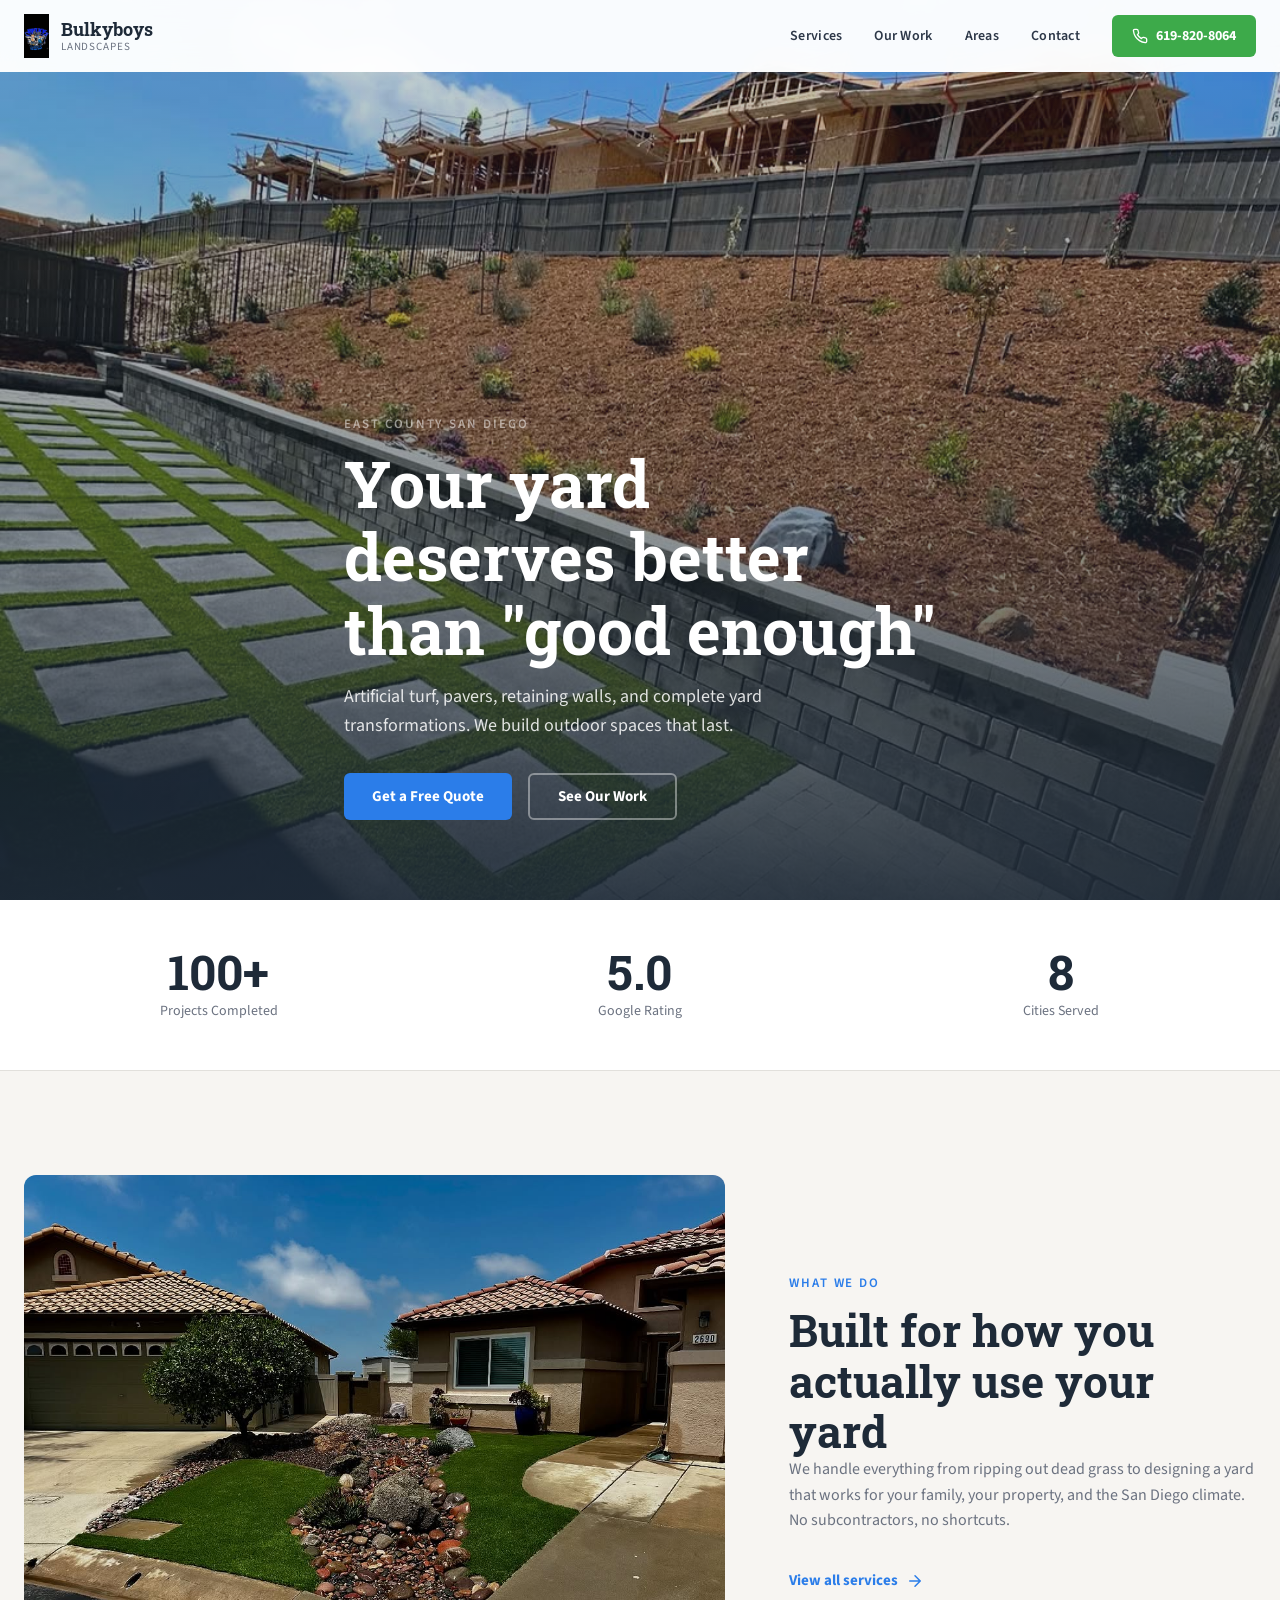
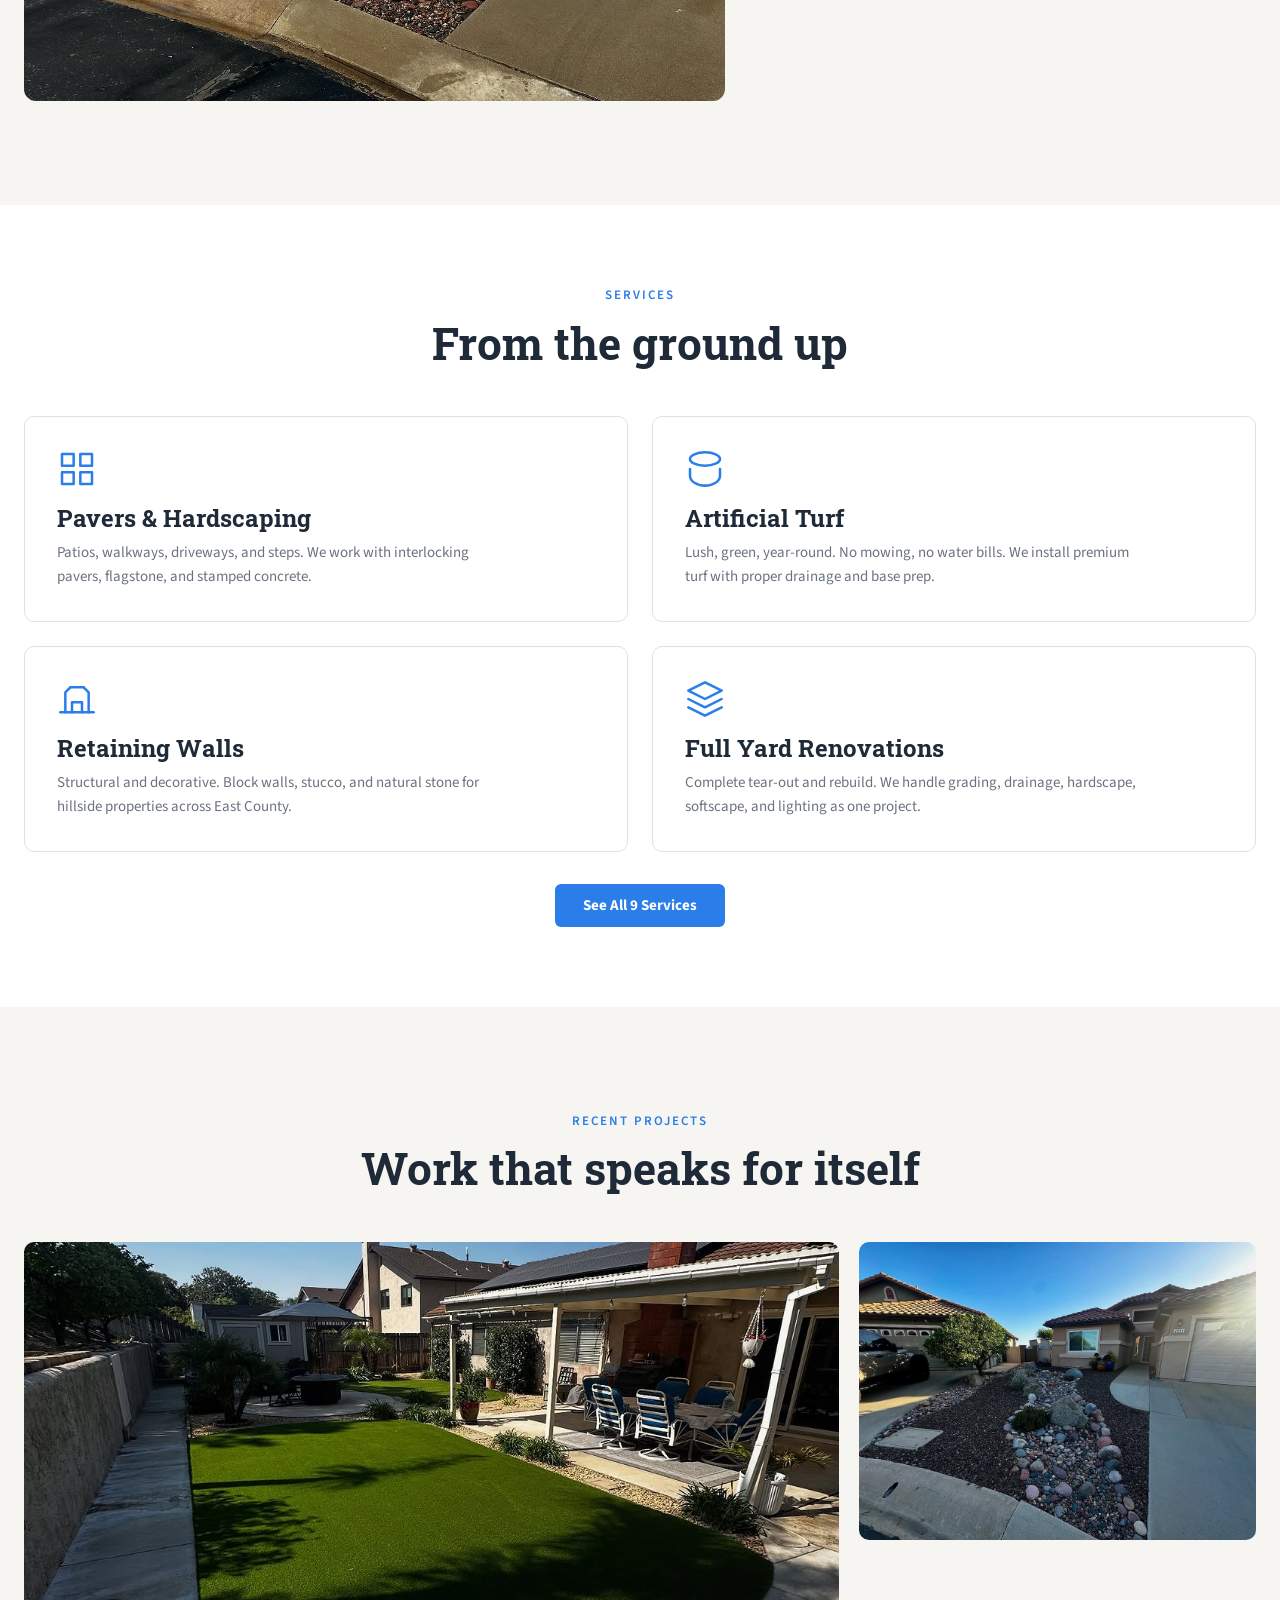
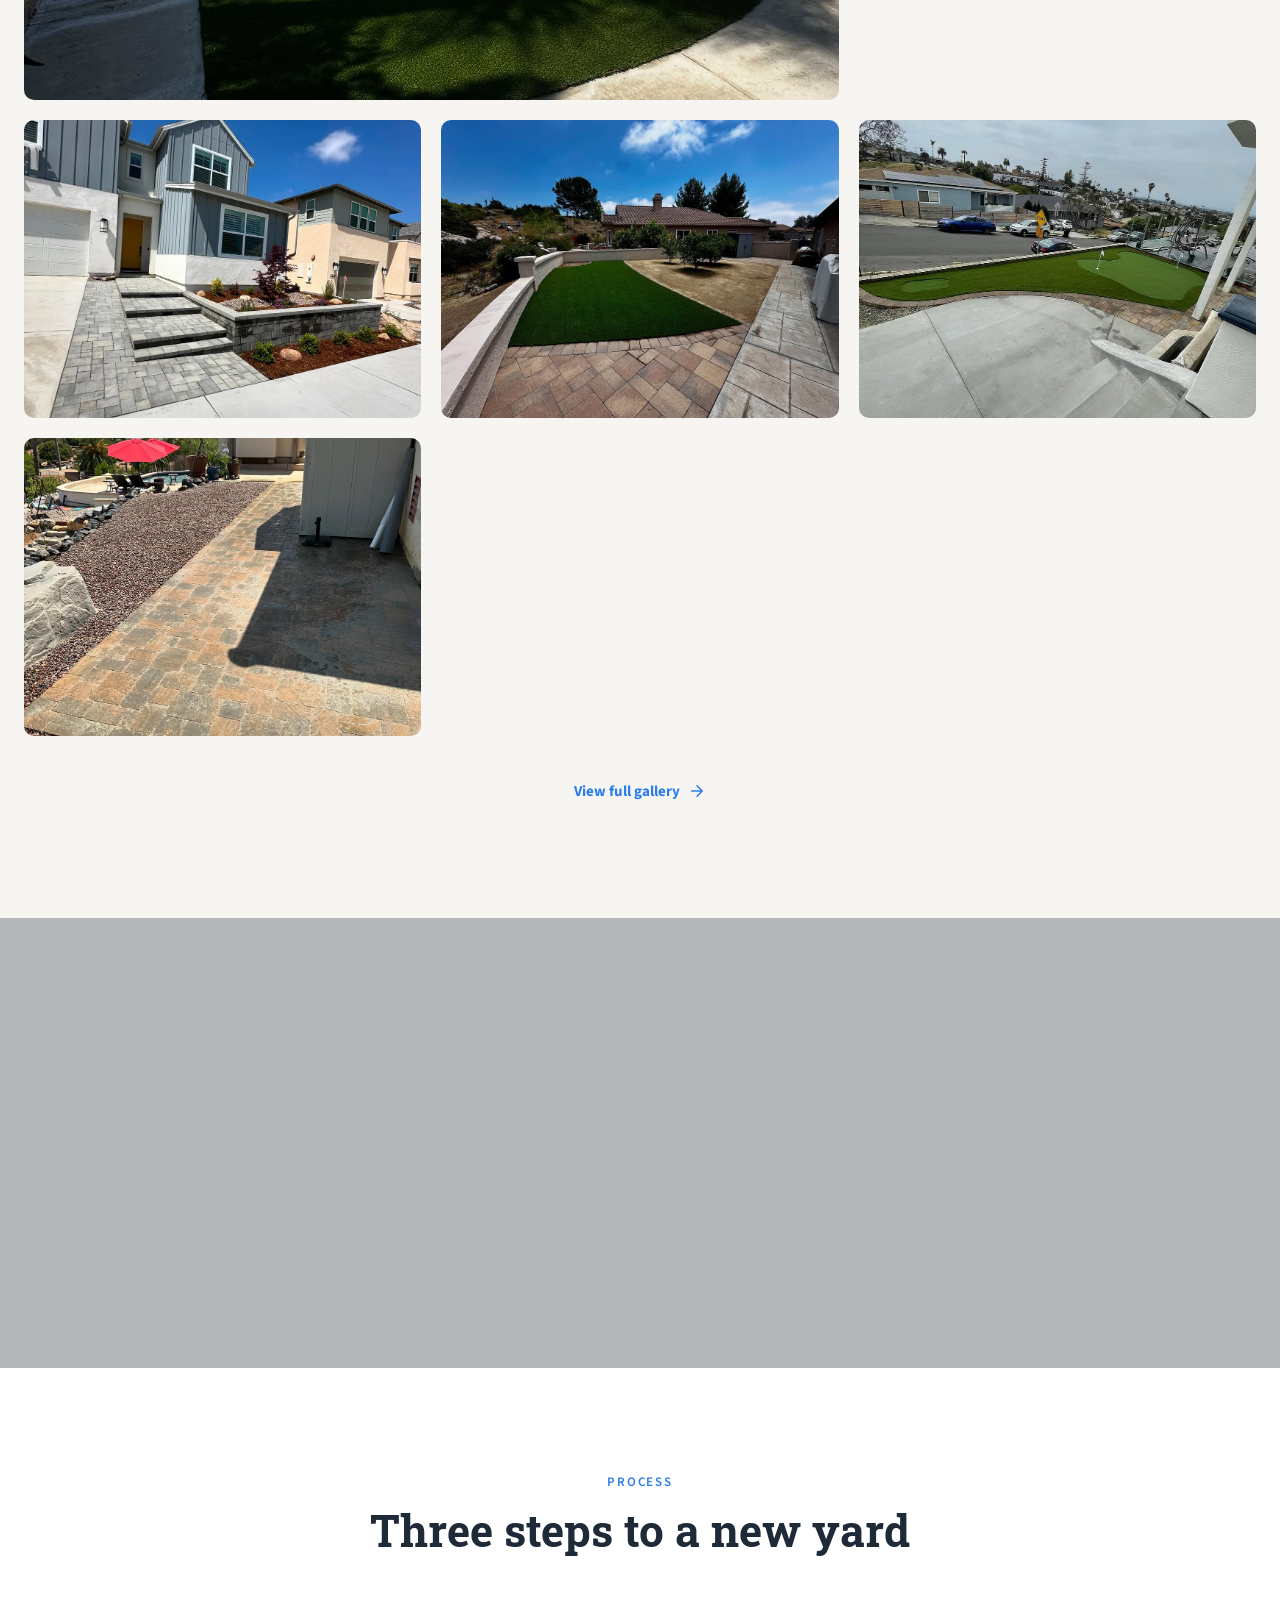
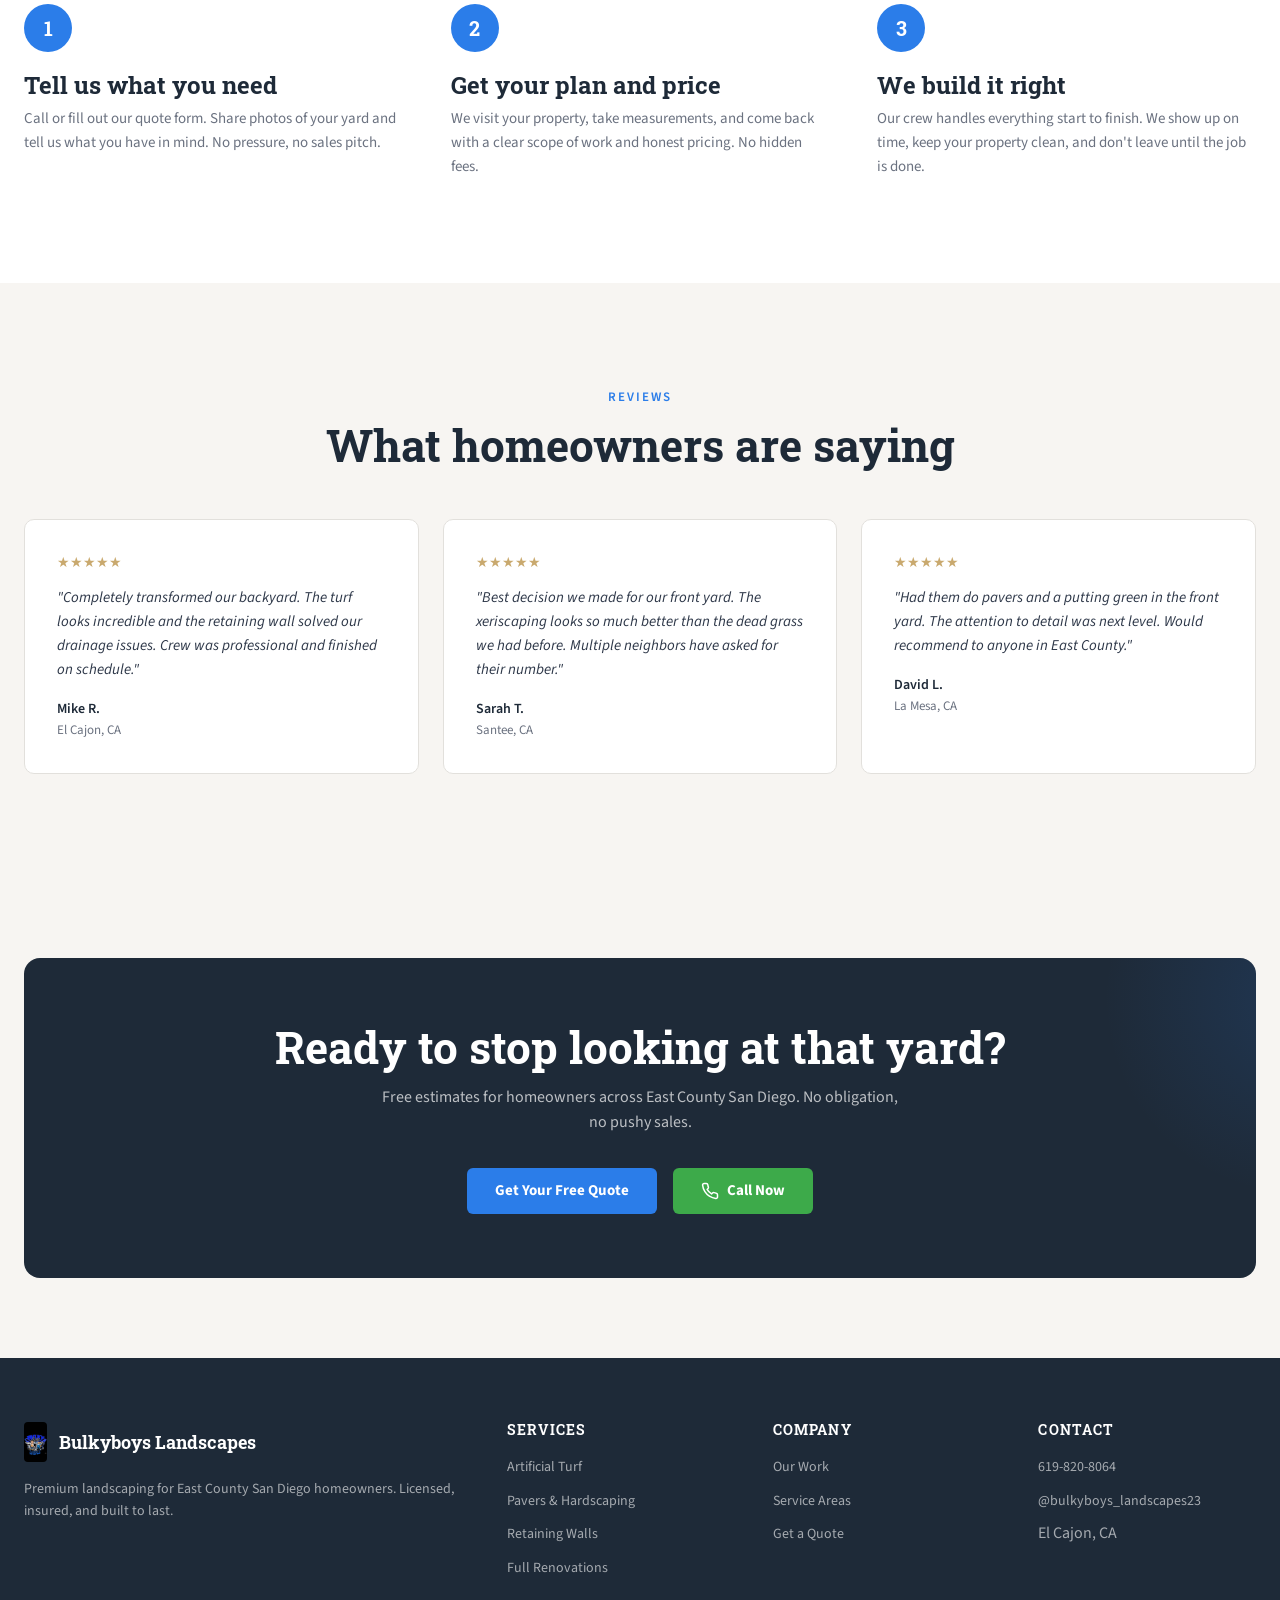
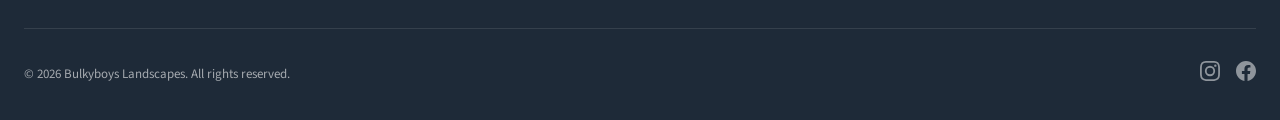
==== index.html @ 36ccedf6 "BulkyBoys Landscapes V2 - premium redesign Full site rebuild with photography-dominant design, asymm" ====
<!DOCTYPE html>
<html lang="en">
<head>
  <meta charset="UTF-8">
  <meta name="viewport" content="width=device-width, initial-scale=1.0">
  <title>Bulkyboys Landscapes | East County San Diego Landscaping</title>
  <meta name="description" content="Premium landscaping in El Cajon, Santee, La Mesa and East County San Diego. Artificial turf, pavers, retaining walls, and full yard renovations. Call 619-820-8064.">
  <link rel="preconnect" href="https://fonts.googleapis.com">
  <link rel="preconnect" href="https://fonts.gstatic.com" crossorigin>
  <link href="https://fonts.googleapis.com/css2?family=Roboto+Slab:wght@400;600;700&family=Source+Sans+3:wght@400;600;700&display=swap" rel="stylesheet">
  <link href="https://unpkg.com/aos@2.3.4/dist/aos.css" rel="stylesheet">
  <link rel="stylesheet" href="css/style.css">
  <link rel="icon" href="images/hero.jpg" type="image/jpeg">
</head>
<body>

  <!-- Nav -->
  <nav class="nav">
    <div class="container nav-inner">
      <a href="index.html" class="nav-brand">
        <img src="images/hero.jpg" alt="Bulkyboys Landscapes" class="nav-logo">
        <span class="nav-brand-text">Bulkyboys<small>Landscapes</small></span>
      </a>
      <div class="desktop-nav">
        <a href="services.html" class="nav-link">Services</a>
        <a href="gallery.html" class="nav-link">Our Work</a>
        <a href="areas.html" class="nav-link">Areas</a>
        <a href="contact.html" class="nav-link">Contact</a>
        <a href="tel:6198208064" class="nav-cta">
          <svg width="16" height="16" fill="none" stroke="currentColor" stroke-width="2" stroke-linecap="round" stroke-linejoin="round" viewBox="0 0 24 24"><path d="M22 16.92v3a2 2 0 01-2.18 2 19.79 19.79 0 01-8.63-3.07 19.5 19.5 0 01-6-6 19.79 19.79 0 01-3.07-8.67A2 2 0 014.11 2h3a2 2 0 012 1.72c.127.96.361 1.903.7 2.81a2 2 0 01-.45 2.11L8.09 9.91a16 16 0 006 6l1.27-1.27a2 2 0 012.11-.45c.907.339 1.85.573 2.81.7A2 2 0 0122 16.92z"/></svg>
          619-820-8064
        </a>
      </div>
      <button class="hamburger" aria-label="Menu">
        <span></span><span></span><span></span>
      </button>
    </div>
    <div class="mobile-menu">
      <a href="services.html">Services</a>
      <a href="gallery.html">Our Work</a>
      <a href="areas.html">Areas</a>
      <a href="contact.html">Contact</a>
      <a href="tel:6198208064" class="nav-cta">
        <svg width="16" height="16" fill="none" stroke="currentColor" stroke-width="2" stroke-linecap="round" stroke-linejoin="round" viewBox="0 0 24 24"><path d="M22 16.92v3a2 2 0 01-2.18 2 19.79 19.79 0 01-8.63-3.07 19.5 19.5 0 01-6-6 19.79 19.79 0 01-3.07-8.67A2 2 0 014.11 2h3a2 2 0 012 1.72c.127.96.361 1.903.7 2.81a2 2 0 01-.45 2.11L8.09 9.91a16 16 0 006 6l1.27-1.27a2 2 0 012.11-.45c.907.339 1.85.573 2.81.7A2 2 0 0122 16.92z"/></svg>
        619-820-8064
      </a>
    </div>
  </nav>

  <!-- Hero -->
  <section class="hero">
    <div class="hero-bg" style="background-image: url('images/portfolio/hero-turf-steps.jpg')"></div>
    <div class="hero-overlay"></div>
    <div class="container hero-content" data-aos="fade-up">
      <span class="eyebrow" style="color: rgba(255,255,255,0.5);">East County San Diego</span>
      <h1>Your yard deserves better than "good enough"</h1>
      <p>Artificial turf, pavers, retaining walls, and complete yard transformations. We build outdoor spaces that last.</p>
      <div class="hero-actions">
        <a href="contact.html" class="btn btn-primary">Get a Free Quote</a>
        <a href="gallery.html" class="btn btn-outline-white">See Our Work</a>
      </div>
    </div>
  </section>

  <!-- Stats Bar -->
  <section style="background: var(--bb-white); border-bottom: 1px solid var(--bb-border);">
    <div class="container">
      <div class="stats-bar" data-aos="fade-up">
        <div class="stat">
          <div class="stat-number">100+</div>
          <div class="stat-label">Projects Completed</div>
        </div>
        <div class="stat">
          <div class="stat-number">5.0</div>
          <div class="stat-label">Google Rating</div>
        </div>
        <div class="stat">
          <div class="stat-number">8</div>
          <div class="stat-label">Cities Served</div>
        </div>
      </div>
    </div>
  </section>

  <!-- What We Do (asymmetric split) -->
  <section class="section-lg">
    <div class="container">
      <div class="split split-wide" data-aos="fade-up">
        <div class="split-img">
          <img src="images/portfolio/front-yard-turf-creek.jpg" alt="Front yard with artificial turf and river rock dry creek bed" loading="lazy">
        </div>
        <div>
          <span class="eyebrow">What We Do</span>
          <h2>Built for how you actually use your yard</h2>
          <p style="color: var(--bb-text-light); margin-bottom: 1.5rem;">We handle everything from ripping out dead grass to designing a yard that works for your family, your property, and the San Diego climate. No subcontractors, no shortcuts.</p>
          <a href="services.html" class="btn btn-ghost">
            View all services
            <svg width="18" height="18" fill="none" stroke="currentColor" stroke-width="2" stroke-linecap="round" stroke-linejoin="round" viewBox="0 0 24 24"><path d="M5 12h14M12 5l7 7-7 7"/></svg>
          </a>
        </div>
      </div>
    </div>
  </section>

  <!-- Service Preview -->
  <section style="background: var(--bb-white);" class="section">
    <div class="container">
      <div class="text-center mb-6" data-aos="fade-up">
        <span class="eyebrow">Services</span>
        <h2>From the ground up</h2>
      </div>
      <div class="service-block" data-aos="fade-up" data-aos-delay="100">
        <div class="service-item">
          <div class="service-item-icon">
            <svg viewBox="0 0 24 24" fill="none" stroke="currentColor" stroke-width="1.5" stroke-linecap="round" stroke-linejoin="round"><rect x="3" y="3" width="7" height="7"/><rect x="14" y="3" width="7" height="7"/><rect x="14" y="14" width="7" height="7"/><rect x="3" y="14" width="7" height="7"/></svg>
          </div>
          <h3>Pavers &amp; Hardscaping</h3>
          <p>Patios, walkways, driveways, and steps. We work with interlocking pavers, flagstone, and stamped concrete.</p>
        </div>
        <div class="service-item">
          <div class="service-item-icon">
            <svg viewBox="0 0 24 24" fill="none" stroke="currentColor" stroke-width="1.5" stroke-linecap="round" stroke-linejoin="round"><path d="M12 22c-4.97 0-9-2.686-9-6v-4"/><path d="M12 22c4.97 0 9-2.686 9-6v-4"/><ellipse cx="12" cy="6" rx="9" ry="4"/></svg>
          </div>
          <h3>Artificial Turf</h3>
          <p>Lush, green, year-round. No mowing, no water bills. We install premium turf with proper drainage and base prep.</p>
        </div>
        <div class="service-item">
          <div class="service-item-icon">
            <svg viewBox="0 0 24 24" fill="none" stroke="currentColor" stroke-width="1.5" stroke-linecap="round" stroke-linejoin="round"><path d="M2 20h20"/><path d="M5 20V8l3-3"/><path d="M19 20V8l-3-3"/><path d="M8 5h8"/><path d="M9 20v-6h6v6"/></svg>
          </div>
          <h3>Retaining Walls</h3>
          <p>Structural and decorative. Block walls, stucco, and natural stone for hillside properties across East County.</p>
        </div>
        <div class="service-item">
          <div class="service-item-icon">
            <svg viewBox="0 0 24 24" fill="none" stroke="currentColor" stroke-width="1.5" stroke-linecap="round" stroke-linejoin="round"><path d="M12 2L2 7l10 5 10-5-10-5z"/><path d="M2 17l10 5 10-5"/><path d="M2 12l10 5 10-5"/></svg>
          </div>
          <h3>Full Yard Renovations</h3>
          <p>Complete tear-out and rebuild. We handle grading, drainage, hardscape, softscape, and lighting as one project.</p>
        </div>
      </div>
      <div class="text-center mt-4" data-aos="fade-up" data-aos-delay="200">
        <a href="services.html" class="btn btn-primary">See All 9 Services</a>
      </div>
    </div>
  </section>

  <!-- Featured Work -->
  <section class="section-lg">
    <div class="container">
      <div class="text-center mb-6" data-aos="fade-up">
        <span class="eyebrow">Recent Projects</span>
        <h2>Work that speaks for itself</h2>
      </div>
      <div class="showcase-grid" data-aos="fade-up" data-aos-delay="100">
        <div class="showcase-card showcase-featured">
          <img src="images/portfolio/full-backyard-turf.jpg" alt="Complete backyard renovation with artificial turf, retaining wall, and fire pit" loading="lazy">
          <div class="showcase-card-overlay"><span>Full Backyard Renovation</span></div>
        </div>
        <div class="showcase-card">
          <img src="images/portfolio/xeriscaping-front.jpg" alt="Front yard xeriscaping with dark gravel and river rock" loading="lazy">
          <div class="showcase-card-overlay"><span>Xeriscaping</span></div>
        </div>
        <div class="showcase-card">
          <img src="images/portfolio/modern-paver-steps.jpg" alt="Modern paver steps with raised planter bed" loading="lazy">
          <div class="showcase-card-overlay"><span>Paver Steps &amp; Planters</span></div>
        </div>
        <div class="showcase-card">
          <img src="images/portfolio/hillside-turf-pavers.jpg" alt="Hillside property with turf and paver patio" loading="lazy">
          <div class="showcase-card-overlay"><span>Hillside Turf &amp; Pavers</span></div>
        </div>
        <div class="showcase-card">
          <img src="images/portfolio/putting-green.jpg" alt="Custom putting green with pavers" loading="lazy">
          <div class="showcase-card-overlay"><span>Putting Green</span></div>
        </div>
        <div class="showcase-card">
          <img src="images/portfolio/paver-walkway-pool.jpg" alt="Paver walkway by pool area" loading="lazy">
          <div class="showcase-card-overlay"><span>Paver Walkway</span></div>
        </div>
      </div>
      <div class="text-center mt-4" data-aos="fade-up">
        <a href="gallery.html" class="btn btn-ghost">
          View full gallery
          <svg width="18" height="18" fill="none" stroke="currentColor" stroke-width="2" stroke-linecap="round" stroke-linejoin="round" viewBox="0 0 24 24"><path d="M5 12h14M12 5l7 7-7 7"/></svg>
        </a>
      </div>
    </div>
  </section>

  <!-- Photo Divider -->
  <div class="photo-divider" style="background-image: url('images/portfolio/turf-pavers-wall.jpg')"></div>

  <!-- How It Works -->
  <section class="section-lg" style="background: var(--bb-white);">
    <div class="container">
      <div class="text-center mb-6" data-aos="fade-up">
        <span class="eyebrow">Process</span>
        <h2>Three steps to a new yard</h2>
      </div>
      <div class="process-steps" data-aos="fade-up" data-aos-delay="100">
        <div class="process-step">
          <h3>Tell us what you need</h3>
          <p>Call or fill out our quote form. Share photos of your yard and tell us what you have in mind. No pressure, no sales pitch.</p>
        </div>
        <div class="process-step">
          <h3>Get your plan and price</h3>
          <p>We visit your property, take measurements, and come back with a clear scope of work and honest pricing. No hidden fees.</p>
        </div>
        <div class="process-step">
          <h3>We build it right</h3>
          <p>Our crew handles everything start to finish. We show up on time, keep your property clean, and don't leave until the job is done.</p>
        </div>
      </div>
    </div>
  </section>

  <!-- Testimonials -->
  <section class="section-lg">
    <div class="container">
      <div class="text-center mb-6" data-aos="fade-up">
        <span class="eyebrow">Reviews</span>
        <h2>What homeowners are saying</h2>
      </div>
      <div class="testimonial-grid" data-aos="fade-up" data-aos-delay="100">
        <div class="testimonial">
          <div class="stars">&#9733;&#9733;&#9733;&#9733;&#9733;</div>
          <p>"Completely transformed our backyard. The turf looks incredible and the retaining wall solved our drainage issues. Crew was professional and finished on schedule."</p>
          <div class="testimonial-author">Mike R.</div>
          <div class="testimonial-location">El Cajon, CA</div>
        </div>
        <div class="testimonial">
          <div class="stars">&#9733;&#9733;&#9733;&#9733;&#9733;</div>
          <p>"Best decision we made for our front yard. The xeriscaping looks so much better than the dead grass we had before. Multiple neighbors have asked for their number."</p>
          <div class="testimonial-author">Sarah T.</div>
          <div class="testimonial-location">Santee, CA</div>
        </div>
        <div class="testimonial">
          <div class="stars">&#9733;&#9733;&#9733;&#9733;&#9733;</div>
          <p>"Had them do pavers and a putting green in the front yard. The attention to detail was next level. Would recommend to anyone in East County."</p>
          <div class="testimonial-author">David L.</div>
          <div class="testimonial-location">La Mesa, CA</div>
        </div>
      </div>
    </div>
  </section>

  <!-- CTA Banner -->
  <section class="section" style="background: var(--bb-warm);">
    <div class="container">
      <div class="cta-banner" data-aos="fade-up">
        <h2>Ready to stop looking at that yard?</h2>
        <p>Free estimates for homeowners across East County San Diego. No obligation, no pushy sales.</p>
        <div class="cta-actions">
          <a href="contact.html" class="btn btn-primary">Get Your Free Quote</a>
          <a href="tel:6198208064" class="btn btn-green">
            <svg width="18" height="18" fill="none" stroke="currentColor" stroke-width="2" stroke-linecap="round" stroke-linejoin="round" viewBox="0 0 24 24"><path d="M22 16.92v3a2 2 0 01-2.18 2 19.79 19.79 0 01-8.63-3.07 19.5 19.5 0 01-6-6 19.79 19.79 0 01-3.07-8.67A2 2 0 014.11 2h3a2 2 0 012 1.72c.127.96.361 1.903.7 2.81a2 2 0 01-.45 2.11L8.09 9.91a16 16 0 006 6l1.27-1.27a2 2 0 012.11-.45c.907.339 1.85.573 2.81.7A2 2 0 0122 16.92z"/></svg>
            Call Now
          </a>
        </div>
      </div>
    </div>
  </section>

  <!-- Footer -->
  <footer class="footer">
    <div class="container">
      <div class="footer-grid">
        <div>
          <div style="display:flex;align-items:center;gap:0.75rem;margin-bottom:1rem;">
            <img src="images/hero.jpg" alt="Bulkyboys" style="height:40px;width:auto;border-radius:4px;">
            <span style="font-family:var(--font-heading);font-weight:700;color:#fff;font-size:1.125rem;">Bulkyboys Landscapes</span>
          </div>
          <p>Premium landscaping for East County San Diego homeowners. Licensed, insured, and built to last.</p>
        </div>
        <div>
          <h4>Services</h4>
          <ul class="footer-links">
            <li><a href="services.html">Artificial Turf</a></li>
            <li><a href="services.html">Pavers &amp; Hardscaping</a></li>
            <li><a href="services.html">Retaining Walls</a></li>
            <li><a href="services.html">Full Renovations</a></li>
          </ul>
        </div>
        <div>
          <h4>Company</h4>
          <ul class="footer-links">
            <li><a href="gallery.html">Our Work</a></li>
            <li><a href="areas.html">Service Areas</a></li>
            <li><a href="contact.html">Get a Quote</a></li>
          </ul>
        </div>
        <div>
          <h4>Contact</h4>
          <ul class="footer-links">
            <li><a href="tel:6198208064">619-820-8064</a></li>
            <li><a href="https://www.instagram.com/bulkyboys_landscapes23/" target="_blank" rel="noopener">@bulkyboys_landscapes23</a></li>
            <li>El Cajon, CA</li>
          </ul>
        </div>
      </div>
      <div class="footer-bottom">
        <span>&copy; 2026 Bulkyboys Landscapes. All rights reserved.</span>
        <div class="footer-social">
          <a href="https://www.instagram.com/bulkyboys_landscapes23/" target="_blank" rel="noopener" aria-label="Instagram">
            <svg width="20" height="20" fill="currentColor" viewBox="0 0 24 24"><path d="M12 2.163c3.204 0 3.584.012 4.85.07 3.252.148 4.771 1.691 4.919 4.919.058 1.265.069 1.645.069 4.849 0 3.205-.012 3.584-.069 4.849-.149 3.225-1.664 4.771-4.919 4.919-1.266.058-1.644.07-4.85.07-3.204 0-3.584-.012-4.849-.07-3.26-.149-4.771-1.699-4.919-4.92-.058-1.265-.07-1.644-.07-4.849 0-3.204.013-3.583.07-4.849.149-3.227 1.664-4.771 4.919-4.919 1.266-.057 1.645-.069 4.849-.069zM12 0C8.741 0 8.333.014 7.053.072 2.695.272.273 2.69.073 7.052.014 8.333 0 8.741 0 12c0 3.259.014 3.668.072 4.948.2 4.358 2.618 6.78 6.98 6.98C8.333 23.986 8.741 24 12 24c3.259 0 3.668-.014 4.948-.072 4.354-.2 6.782-2.618 6.979-6.98.059-1.28.073-1.689.073-4.948 0-3.259-.014-3.667-.072-4.947-.196-4.354-2.617-6.78-6.979-6.98C15.668.014 15.259 0 12 0zm0 5.838a6.162 6.162 0 100 12.324 6.162 6.162 0 000-12.324zM12 16a4 4 0 110-8 4 4 0 010 8zm6.406-11.845a1.44 1.44 0 100 2.881 1.44 1.44 0 000-2.881z"/></svg>
          </a>
          <a href="https://www.facebook.com/BulkyboysLandscapes" target="_blank" rel="noopener" aria-label="Facebook">
            <svg width="20" height="20" fill="currentColor" viewBox="0 0 24 24"><path d="M24 12.073c0-6.627-5.373-12-12-12s-12 5.373-12 12c0 5.99 4.388 10.954 10.125 11.854v-8.385H7.078v-3.47h3.047V9.43c0-3.007 1.792-4.669 4.533-4.669 1.312 0 2.686.235 2.686.235v2.953H15.83c-1.491 0-1.956.925-1.956 1.874v2.25h3.328l-.532 3.47h-2.796v8.385C19.612 23.027 24 18.062 24 12.073z"/></svg>
          </a>
        </div>
      </div>
    </div>
  </footer>

  <!-- Sticky Mobile CTA -->
  <div class="sticky-cta">
    <span class="sticky-cta-text">Free Estimates</span>
    <a href="tel:6198208064" class="btn btn-green">
      <svg width="16" height="16" fill="none" stroke="currentColor" stroke-width="2" stroke-linecap="round" stroke-linejoin="round" viewBox="0 0 24 24"><path d="M22 16.92v3a2 2 0 01-2.18 2 19.79 19.79 0 01-8.63-3.07 19.5 19.5 0 01-6-6 19.79 19.79 0 01-3.07-8.67A2 2 0 014.11 2h3a2 2 0 012 1.72c.127.96.361 1.903.7 2.81a2 2 0 01-.45 2.11L8.09 9.91a16 16 0 006 6l1.27-1.27a2 2 0 012.11-.45c.907.339 1.85.573 2.81.7A2 2 0 0122 16.92z"/></svg>
      Call 619-820-8064
    </a>
  </div>

  <!-- Schema -->
  <script type="application/ld+json">
  {
    "@context": "https://schema.org",
    "@type": "LandscapingBusiness",
    "name": "Bulkyboys Landscapes",
    "telephone": "619-820-8064",
    "url": "https://bulkyboyslandscapes.com",
    "address": {
      "@type": "PostalAddress",
      "addressLocality": "El Cajon",
      "addressRegion": "CA"
    },
    "areaServed": ["El Cajon","Santee","La Mesa","Lakeside","Alpine","Spring Valley","Rancho San Diego","Lemon Grove"],
    "sameAs": [
      "https://www.instagram.com/bulkyboys_landscapes23/",
      "https://www.facebook.com/BulkyboysLandscapes"
    ]
  }
  </script>

  <script src="https://unpkg.com/aos@2.3.4/dist/aos.js"></script>
  <script src="js/main.js"></script>
</body>
</html>
---- css/style.css ----
/* ============================================
   BULKYBOYS LANDSCAPES - Premium Redesign
   ============================================ */

:root {
  --bb-charcoal: #1E2A38;
  --bb-charcoal-light: #2A3A4E;
  --bb-slate: #344456;
  --bb-warm: #F7F5F2;
  --bb-warm-dark: #EDE9E3;
  --bb-white: #FFFFFF;
  --bb-blue: #2B7DE9;
  --bb-blue-deep: #1B5EB8;
  --bb-green: #3DAA4A;
  --bb-green-deep: #2f9339;
  --bb-tan: #C9A96E;
  --bb-text: #2D3748;
  --bb-text-light: #6B7280;
  --bb-border: #E2E0DC;
  --font-heading: 'Roboto Slab', serif;
  --font-body: 'Source Sans 3', sans-serif;
}

/* ---- Reset & Base ---- */
*, *::before, *::after { box-sizing: border-box; margin: 0; padding: 0; }
html { scroll-behavior: smooth; }
body {
  font-family: var(--font-body);
  color: var(--bb-text);
  background: var(--bb-warm);
  line-height: 1.6;
  -webkit-font-smoothing: antialiased;
}
img { max-width: 100%; height: auto; display: block; }

/* ---- Typography ---- */
h1, h2, h3, h4 { font-family: var(--font-heading); font-weight: 700; line-height: 1.15; color: var(--bb-charcoal); }
h1 { font-size: clamp(2.5rem, 5vw, 4rem); }
h2 { font-size: clamp(1.75rem, 3.5vw, 2.75rem); }
h3 { font-size: clamp(1.25rem, 2vw, 1.5rem); }
p { max-width: 65ch; }

.eyebrow {
  font-family: var(--font-body);
  font-weight: 600;
  font-size: 0.8125rem;
  letter-spacing: 0.15em;
  text-transform: uppercase;
  color: var(--bb-blue);
  margin-bottom: 0.75rem;
  display: block;
}

/* ---- Layout ---- */
.container { max-width: 1280px; margin: 0 auto; padding: 0 1.5rem; }
.section { padding: 5rem 0; }
.section-lg { padding: 6.5rem 0; }

/* ---- Navigation ---- */
.nav {
  position: fixed;
  top: 0; left: 0; right: 0;
  z-index: 100;
  background: rgba(255,255,255,0.97);
  backdrop-filter: blur(12px);
  -webkit-backdrop-filter: blur(12px);
  transition: box-shadow 0.3s ease;
}
.nav.scrolled { box-shadow: 0 1px 24px rgba(0,0,0,0.08); }
.nav-inner {
  display: flex;
  align-items: center;
  justify-content: space-between;
  height: 72px;
}
.nav-brand {
  display: flex;
  align-items: center;
  gap: 0.75rem;
  text-decoration: none;
}
.nav-logo { height: 44px; width: auto; }
.nav-brand-text {
  font-family: var(--font-heading);
  font-weight: 700;
  font-size: 1.125rem;
  color: var(--bb-charcoal);
  line-height: 1.2;
}
.nav-brand-text small {
  display: block;
  font-family: var(--font-body);
  font-weight: 400;
  font-size: 0.6875rem;
  letter-spacing: 0.08em;
  text-transform: uppercase;
  color: var(--bb-text-light);
}
.desktop-nav { display: flex; align-items: center; gap: 2rem; }
.nav-link {
  font-family: var(--font-body);
  font-weight: 600;
  font-size: 0.875rem;
  color: var(--bb-text);
  text-decoration: none;
  letter-spacing: 0.02em;
  position: relative;
  transition: color 0.2s;
}
.nav-link::after {
  content: '';
  position: absolute;
  bottom: -4px; left: 0;
  width: 0; height: 2px;
  background: var(--bb-blue);
  transition: width 0.3s ease;
}
.nav-link:hover { color: var(--bb-blue); }
.nav-link:hover::after { width: 100%; }
.nav-cta {
  display: inline-flex;
  align-items: center;
  gap: 0.5rem;
  background: var(--bb-green);
  color: #fff;
  font-family: var(--font-body);
  font-weight: 700;
  font-size: 0.875rem;
  padding: 0.625rem 1.25rem;
  border-radius: 6px;
  text-decoration: none;
  transition: background 0.2s;
}
.nav-cta:hover { background: var(--bb-green-deep); }

/* Hamburger */
.hamburger {
  display: none;
  flex-direction: column;
  gap: 5px;
  cursor: pointer;
  padding: 4px;
  background: none;
  border: none;
}
.hamburger span {
  display: block;
  width: 26px; height: 2px;
  background: var(--bb-charcoal);
  transition: all 0.3s ease;
  border-radius: 1px;
}
.hamburger.active span:nth-child(1) { transform: rotate(45deg) translate(5px, 5px); }
.hamburger.active span:nth-child(2) { opacity: 0; }
.hamburger.active span:nth-child(3) { transform: rotate(-45deg) translate(5px, -5px); }

/* Mobile Menu */
.mobile-menu {
  display: none;
  position: fixed;
  top: 72px; left: 0; right: 0;
  background: rgba(255,255,255,0.98);
  backdrop-filter: blur(12px);
  padding: 1.5rem;
  box-shadow: 0 8px 30px rgba(0,0,0,0.1);
  z-index: 99;
}
.mobile-menu.active {
  display: flex;
  flex-direction: column;
  gap: 0.25rem;
}
.mobile-menu a {
  font-family: var(--font-body);
  font-weight: 600;
  font-size: 1.05rem;
  color: var(--bb-charcoal);
  text-decoration: none;
  padding: 0.75rem 0;
  border-bottom: 1px solid var(--bb-border);
}
.mobile-menu .nav-cta {
  margin-top: 0.5rem;
  text-align: center;
  justify-content: center;
}

/* ---- Hero ---- */
.hero {
  position: relative;
  min-height: 100vh;
  display: flex;
  align-items: flex-end;
  overflow: hidden;
  padding-bottom: 5rem;
}
.hero-bg {
  position: absolute;
  inset: 0;
  background-size: cover;
  background-position: center 40%;
}
.hero-overlay {
  position: absolute;
  inset: 0;
  background: linear-gradient(
    to top,
    rgba(30,42,56,0.92) 0%,
    rgba(30,42,56,0.5) 40%,
    rgba(30,42,56,0.2) 100%
  );
}
.hero-content {
  position: relative;
  z-index: 2;
  max-width: 640px;
}
.hero h1 { color: #fff; margin-bottom: 1rem; }
.hero p { color: rgba(255,255,255,0.85); font-size: 1.125rem; margin-bottom: 2rem; max-width: 520px; }
.hero-actions { display: flex; gap: 1rem; flex-wrap: wrap; }

/* ---- Buttons ---- */
.btn {
  display: inline-flex;
  align-items: center;
  gap: 0.5rem;
  font-family: var(--font-body);
  font-weight: 700;
  font-size: 0.9375rem;
  padding: 0.875rem 1.75rem;
  border-radius: 6px;
  text-decoration: none;
  transition: all 0.25s ease;
  border: none;
  cursor: pointer;
  line-height: 1;
}
.btn-primary { background: var(--bb-blue); color: #fff; }
.btn-primary:hover { background: var(--bb-blue-deep); transform: translateY(-1px); box-shadow: 0 4px 16px rgba(43,125,233,0.3); }
.btn-white { background: #fff; color: var(--bb-charcoal); }
.btn-white:hover { background: var(--bb-warm); transform: translateY(-1px); }
.btn-outline-white { background: transparent; color: #fff; border: 2px solid rgba(255,255,255,0.4); }
.btn-outline-white:hover { border-color: #fff; background: rgba(255,255,255,0.1); }
.btn-green { background: var(--bb-green); color: #fff; }
.btn-green:hover { background: var(--bb-green-deep); transform: translateY(-1px); box-shadow: 0 4px 16px rgba(61,170,74,0.3); }
.btn-ghost { background: transparent; color: var(--bb-blue); padding-left: 0; padding-right: 0; }
.btn-ghost:hover { color: var(--bb-blue-deep); }
.btn-ghost svg { transition: transform 0.2s; }
.btn-ghost:hover svg { transform: translateX(4px); }

/* ---- Split Section (60/40) ---- */
.split {
  display: grid;
  grid-template-columns: 1fr 1fr;
  gap: 4rem;
  align-items: center;
}
.split-wide { grid-template-columns: 3fr 2fr; }
.split-reverse { direction: rtl; }
.split-reverse > * { direction: ltr; }
.split-img {
  border-radius: 12px;
  overflow: hidden;
  aspect-ratio: 4/3;
}
.split-img img {
  width: 100%;
  height: 100%;
  object-fit: cover;
}

/* ---- Project Showcase ---- */
.showcase-grid {
  display: grid;
  grid-template-columns: repeat(3, 1fr);
  gap: 1.25rem;
}
.showcase-card {
  position: relative;
  border-radius: 10px;
  overflow: hidden;
  aspect-ratio: 4/3;
}
.showcase-card img {
  width: 100%;
  height: 100%;
  object-fit: cover;
  transition: transform 0.6s ease;
}
.showcase-card:hover img { transform: scale(1.05); }
.showcase-card-overlay {
  position: absolute;
  inset: 0;
  background: linear-gradient(to top, rgba(30,42,56,0.85) 0%, transparent 50%);
  display: flex;
  align-items: flex-end;
  padding: 1.25rem;
  opacity: 0;
  transition: opacity 0.3s ease;
}
.showcase-card:hover .showcase-card-overlay { opacity: 1; }
.showcase-card-overlay span {
  color: #fff;
  font-family: var(--font-heading);
  font-weight: 600;
  font-size: 0.9375rem;
}
/* Featured card spans 2 cols */
.showcase-featured {
  grid-column: span 2;
  aspect-ratio: 16/9;
}

/* ---- Service Block (asymmetric) ---- */
.service-block {
  display: grid;
  grid-template-columns: 1fr 1fr;
  gap: 1.5rem;
}
.service-item {
  background: var(--bb-white);
  border-radius: 10px;
  padding: 2rem;
  border: 1px solid var(--bb-border);
  transition: border-color 0.2s, box-shadow 0.2s;
}
.service-item:hover {
  border-color: var(--bb-blue);
  box-shadow: 0 4px 20px rgba(43,125,233,0.08);
}
.service-item h3 { margin-bottom: 0.5rem; }
.service-item p { color: var(--bb-text-light); font-size: 0.9375rem; }
.service-item-icon {
  width: 40px; height: 40px;
  margin-bottom: 1rem;
  color: var(--bb-blue);
}
.service-checklist {
  list-style: none;
  margin-top: 1rem;
  display: flex;
  flex-direction: column;
  gap: 0.375rem;
}
.service-checklist li {
  font-size: 0.875rem;
  color: var(--bb-text-light);
  display: flex;
  align-items: center;
  gap: 0.5rem;
}
.service-checklist li svg {
  width: 16px; height: 16px;
  color: var(--bb-green);
  flex-shrink: 0;
}

/* ---- Stats Bar ---- */
.stats-bar {
  display: grid;
  grid-template-columns: repeat(3, 1fr);
  gap: 2rem;
  padding: 3rem 0;
}
.stat { text-align: center; }
.stat-number {
  font-family: var(--font-heading);
  font-size: clamp(2rem, 4vw, 3rem);
  font-weight: 700;
  color: var(--bb-charcoal);
  line-height: 1;
}
.stat-label {
  font-size: 0.875rem;
  color: var(--bb-text-light);
  margin-top: 0.25rem;
}

/* ---- Testimonials ---- */
.testimonial-grid {
  display: grid;
  grid-template-columns: repeat(3, 1fr);
  gap: 1.5rem;
}
.testimonial {
  background: var(--bb-white);
  border-radius: 10px;
  padding: 2rem;
  border: 1px solid var(--bb-border);
}
.testimonial p {
  font-size: 0.9375rem;
  font-style: italic;
  color: var(--bb-text);
  margin-bottom: 1rem;
}
.testimonial-author {
  font-weight: 600;
  font-size: 0.875rem;
  color: var(--bb-charcoal);
}
.testimonial-location {
  font-size: 0.8125rem;
  color: var(--bb-text-light);
}
.stars { color: var(--bb-tan); font-size: 0.875rem; margin-bottom: 0.75rem; }

/* ---- CTA Banner ---- */
.cta-banner {
  background: var(--bb-charcoal);
  border-radius: 16px;
  padding: 4rem;
  text-align: center;
  position: relative;
  overflow: hidden;
}
.cta-banner::before {
  content: '';
  position: absolute;
  top: -50%; right: -20%;
  width: 400px; height: 400px;
  background: radial-gradient(circle, rgba(43,125,233,0.15) 0%, transparent 70%);
  border-radius: 50%;
}
.cta-banner h2 { color: #fff; margin-bottom: 0.75rem; }
.cta-banner p { color: rgba(255,255,255,0.7); margin: 0 auto 2rem; }
.cta-actions { display: flex; gap: 1rem; justify-content: center; flex-wrap: wrap; }

/* ---- Process Steps ---- */
.process-steps {
  display: grid;
  grid-template-columns: repeat(3, 1fr);
  gap: 3rem;
  counter-reset: step;
}
.process-step { counter-increment: step; position: relative; }
.process-step::before {
  content: counter(step);
  display: flex;
  align-items: center;
  justify-content: center;
  width: 48px; height: 48px;
  background: var(--bb-blue);
  color: #fff;
  font-family: var(--font-heading);
  font-weight: 700;
  font-size: 1.25rem;
  border-radius: 50%;
  margin-bottom: 1.25rem;
}
.process-step h3 { margin-bottom: 0.5rem; }
.process-step p { color: var(--bb-text-light); font-size: 0.9375rem; }

/* ---- Contact Form ---- */
.form-grid { display: grid; grid-template-columns: 1fr 1fr; gap: 1rem; }
.form-full { grid-column: span 2; }
.form-input {
  width: 100%;
  padding: 0.875rem 1rem;
  background: var(--bb-warm);
  border: 1px solid var(--bb-border);
  border-radius: 8px;
  font-family: var(--font-body);
  font-size: 0.9375rem;
  color: var(--bb-text);
  transition: border-color 0.2s, box-shadow 0.2s;
}
.form-input:focus {
  outline: none;
  border-color: var(--bb-blue);
  box-shadow: 0 0 0 3px rgba(43,125,233,0.12);
}
.form-label {
  display: block;
  font-weight: 600;
  font-size: 0.875rem;
  color: var(--bb-charcoal);
  margin-bottom: 0.375rem;
}
textarea.form-input { resize: vertical; min-height: 120px; }
.form-success { display: none; text-align: center; padding: 2rem; }
.form-success.active { display: block; }

/* ---- Areas Grid ---- */
.areas-grid {
  display: grid;
  grid-template-columns: repeat(4, 1fr);
  gap: 1rem;
}
.area-card {
  background: var(--bb-white);
  border-radius: 10px;
  padding: 1.5rem;
  text-align: center;
  border: 1px solid var(--bb-border);
  transition: all 0.2s ease;
}
.area-card:hover { border-color: var(--bb-blue); box-shadow: 0 4px 16px rgba(43,125,233,0.08); transform: translateY(-2px); }
.area-card h3 { font-size: 1.125rem; margin-bottom: 0.25rem; }
.area-card p { font-size: 0.8125rem; color: var(--bb-text-light); }

/* ---- Gallery Page ---- */
.gallery-grid {
  display: grid;
  grid-template-columns: repeat(3, 1fr);
  gap: 1.25rem;
}
.gallery-card {
  position: relative;
  border-radius: 10px;
  overflow: hidden;
  aspect-ratio: 4/3;
}
.gallery-card img {
  width: 100%; height: 100%;
  object-fit: cover;
  transition: transform 0.6s ease;
}
.gallery-card:hover img { transform: scale(1.05); }
.gallery-card-label {
  position: absolute;
  bottom: 0; left: 0; right: 0;
  background: linear-gradient(to top, rgba(30,42,56,0.9), transparent);
  padding: 1.5rem 1.25rem 1rem;
  color: #fff;
  font-family: var(--font-heading);
  font-weight: 600;
  font-size: 0.9375rem;
  transform: translateY(100%);
  transition: transform 0.3s ease;
}
.gallery-card:hover .gallery-card-label { transform: translateY(0); }
.gallery-featured {
  grid-column: span 2;
  grid-row: span 2;
  aspect-ratio: auto;
}

/* ---- Fullwidth Photo Divider ---- */
.photo-divider {
  height: 50vh;
  min-height: 320px;
  background-size: cover;
  background-position: center;
  background-attachment: fixed;
  position: relative;
}
.photo-divider::after {
  content: '';
  position: absolute;
  inset: 0;
  background: rgba(30,42,56,0.3);
}

/* ---- Page Header ---- */
.page-header {
  padding: 10rem 0 4rem;
  background: var(--bb-charcoal);
  position: relative;
  overflow: hidden;
}
.page-header::before {
  content: '';
  position: absolute;
  top: -30%; right: -10%;
  width: 500px; height: 500px;
  background: radial-gradient(circle, rgba(43,125,233,0.1) 0%, transparent 70%);
  border-radius: 50%;
}
.page-header .eyebrow { color: rgba(255,255,255,0.5); }
.page-header h1 { color: #fff; margin-bottom: 0.75rem; }
.page-header p { color: rgba(255,255,255,0.6); font-size: 1.125rem; }

/* ---- Footer ---- */
.footer { background: var(--bb-charcoal); color: rgba(255,255,255,0.6); padding: 4rem 0 2rem; }
.footer-grid { display: grid; grid-template-columns: 2fr 1fr 1fr 1fr; gap: 3rem; margin-bottom: 3rem; }
.footer h4 { color: #fff; font-size: 0.875rem; text-transform: uppercase; letter-spacing: 0.08em; margin-bottom: 1rem; }
.footer p { font-size: 0.875rem; }
.footer-links { list-style: none; display: flex; flex-direction: column; gap: 0.5rem; }
.footer-links a { color: rgba(255,255,255,0.6); text-decoration: none; font-size: 0.875rem; transition: color 0.2s; }
.footer-links a:hover { color: #fff; }
.footer-bottom {
  border-top: 1px solid rgba(255,255,255,0.1);
  padding-top: 2rem;
  display: flex;
  justify-content: space-between;
  align-items: center;
  font-size: 0.8125rem;
}
.footer-social { display: flex; gap: 1rem; }
.footer-social a { color: rgba(255,255,255,0.5); transition: color 0.2s; }
.footer-social a:hover { color: #fff; }

/* ---- Sticky Mobile CTA ---- */
.sticky-cta {
  display: none;
  position: fixed;
  bottom: 0; left: 0; right: 0;
  z-index: 90;
  background: var(--bb-charcoal);
  padding: 0.75rem 1rem;
  box-shadow: 0 -4px 24px rgba(0,0,0,0.15);
  align-items: center;
  justify-content: space-between;
}
.sticky-cta-text { color: #fff; font-weight: 600; font-size: 0.875rem; }
.sticky-cta .btn-green { padding: 0.625rem 1.25rem; font-size: 0.875rem; }

/* ---- Responsive ---- */
@media (max-width: 1024px) {
  .split { gap: 2.5rem; }
  .footer-grid { grid-template-columns: 1fr 1fr; gap: 2rem; }
}
@media (max-width: 768px) {
  .hamburger { display: flex; }
  .desktop-nav { display: none; }
  .sticky-cta { display: flex; }
  body { padding-bottom: 64px; }
  .hero { min-height: 85vh; padding-bottom: 3rem; }
  .section { padding: 3.5rem 0; }
  .section-lg { padding: 4rem 0; }
  .split, .split-wide { grid-template-columns: 1fr; gap: 2rem; }
  .split-reverse { direction: ltr; }
  .showcase-grid { grid-template-columns: 1fr 1fr; }
  .showcase-featured { grid-column: span 2; }
  .service-block { grid-template-columns: 1fr; }
  .stats-bar { grid-template-columns: repeat(3, 1fr); gap: 1rem; }
  .testimonial-grid { grid-template-columns: 1fr; }
  .process-steps { grid-template-columns: 1fr; gap: 2rem; }
  .form-grid { grid-template-columns: 1fr; }
  .form-full { grid-column: span 1; }
  .areas-grid { grid-template-columns: 1fr 1fr; }
  .gallery-grid { grid-template-columns: 1fr 1fr; }
  .gallery-featured { grid-column: span 2; grid-row: span 1; aspect-ratio: 16/9; }
  .cta-banner { padding: 2.5rem 1.5rem; border-radius: 12px; }
  .page-header { padding: 8rem 0 3rem; }
  .footer-grid { grid-template-columns: 1fr; gap: 2rem; }
  .footer-bottom { flex-direction: column; gap: 1rem; text-align: center; }
  .photo-divider { background-attachment: scroll; height: 35vh; }
}
@media (max-width: 480px) {
  .showcase-grid { grid-template-columns: 1fr; }
  .showcase-featured { grid-column: span 1; }
  .gallery-grid { grid-template-columns: 1fr; }
  .gallery-featured { grid-column: span 1; }
  .areas-grid { grid-template-columns: 1fr; }
  .hero-actions { flex-direction: column; }
}

/* ---- Utilities ---- */
.text-center { text-align: center; }
.mx-auto { margin-left: auto; margin-right: auto; }
.mb-1 { margin-bottom: 0.5rem; }
.mb-2 { margin-bottom: 1rem; }
.mb-3 { margin-bottom: 1.5rem; }
.mb-4 { margin-bottom: 2rem; }
.mb-6 { margin-bottom: 3rem; }
.mt-2 { margin-top: 1rem; }
.mt-4 { margin-top: 2rem; }

/* AOS override */
[data-aos] { transition-timing-function: cubic-bezier(0.25, 0.1, 0.25, 1); }
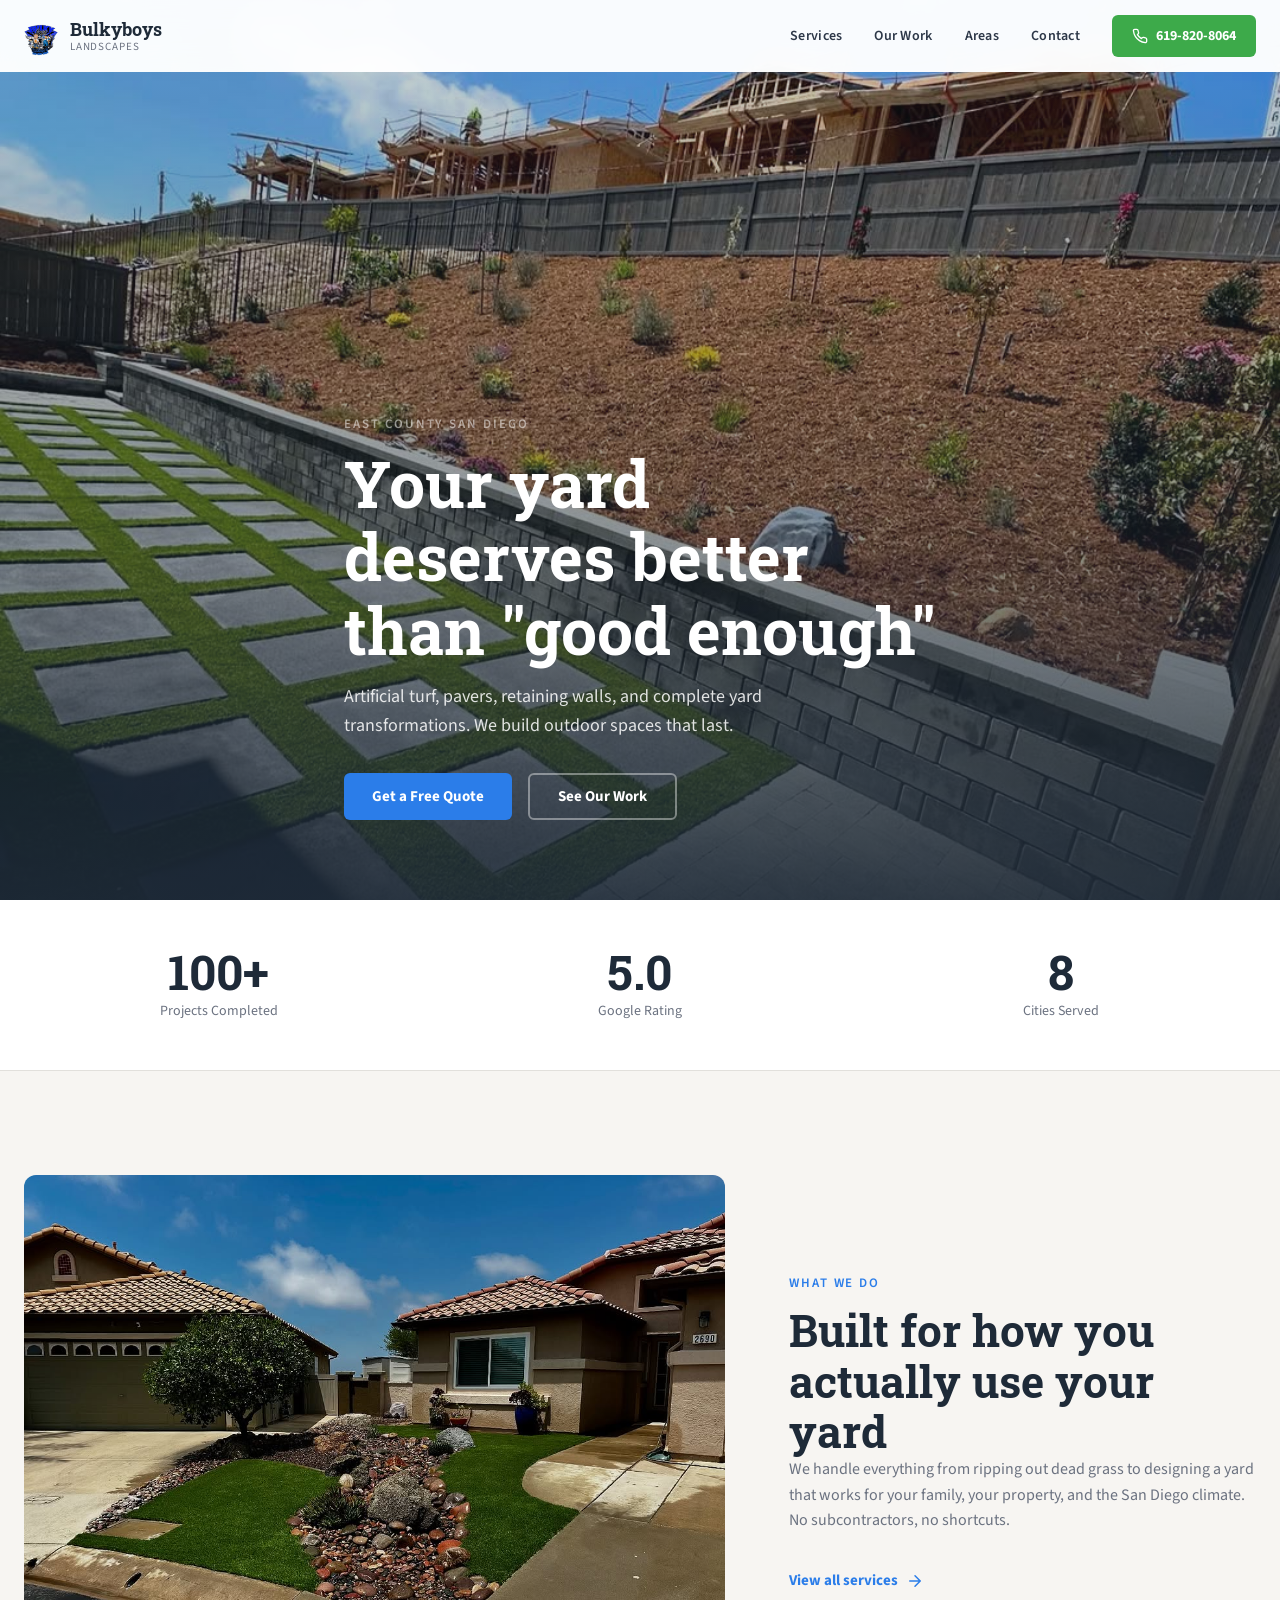
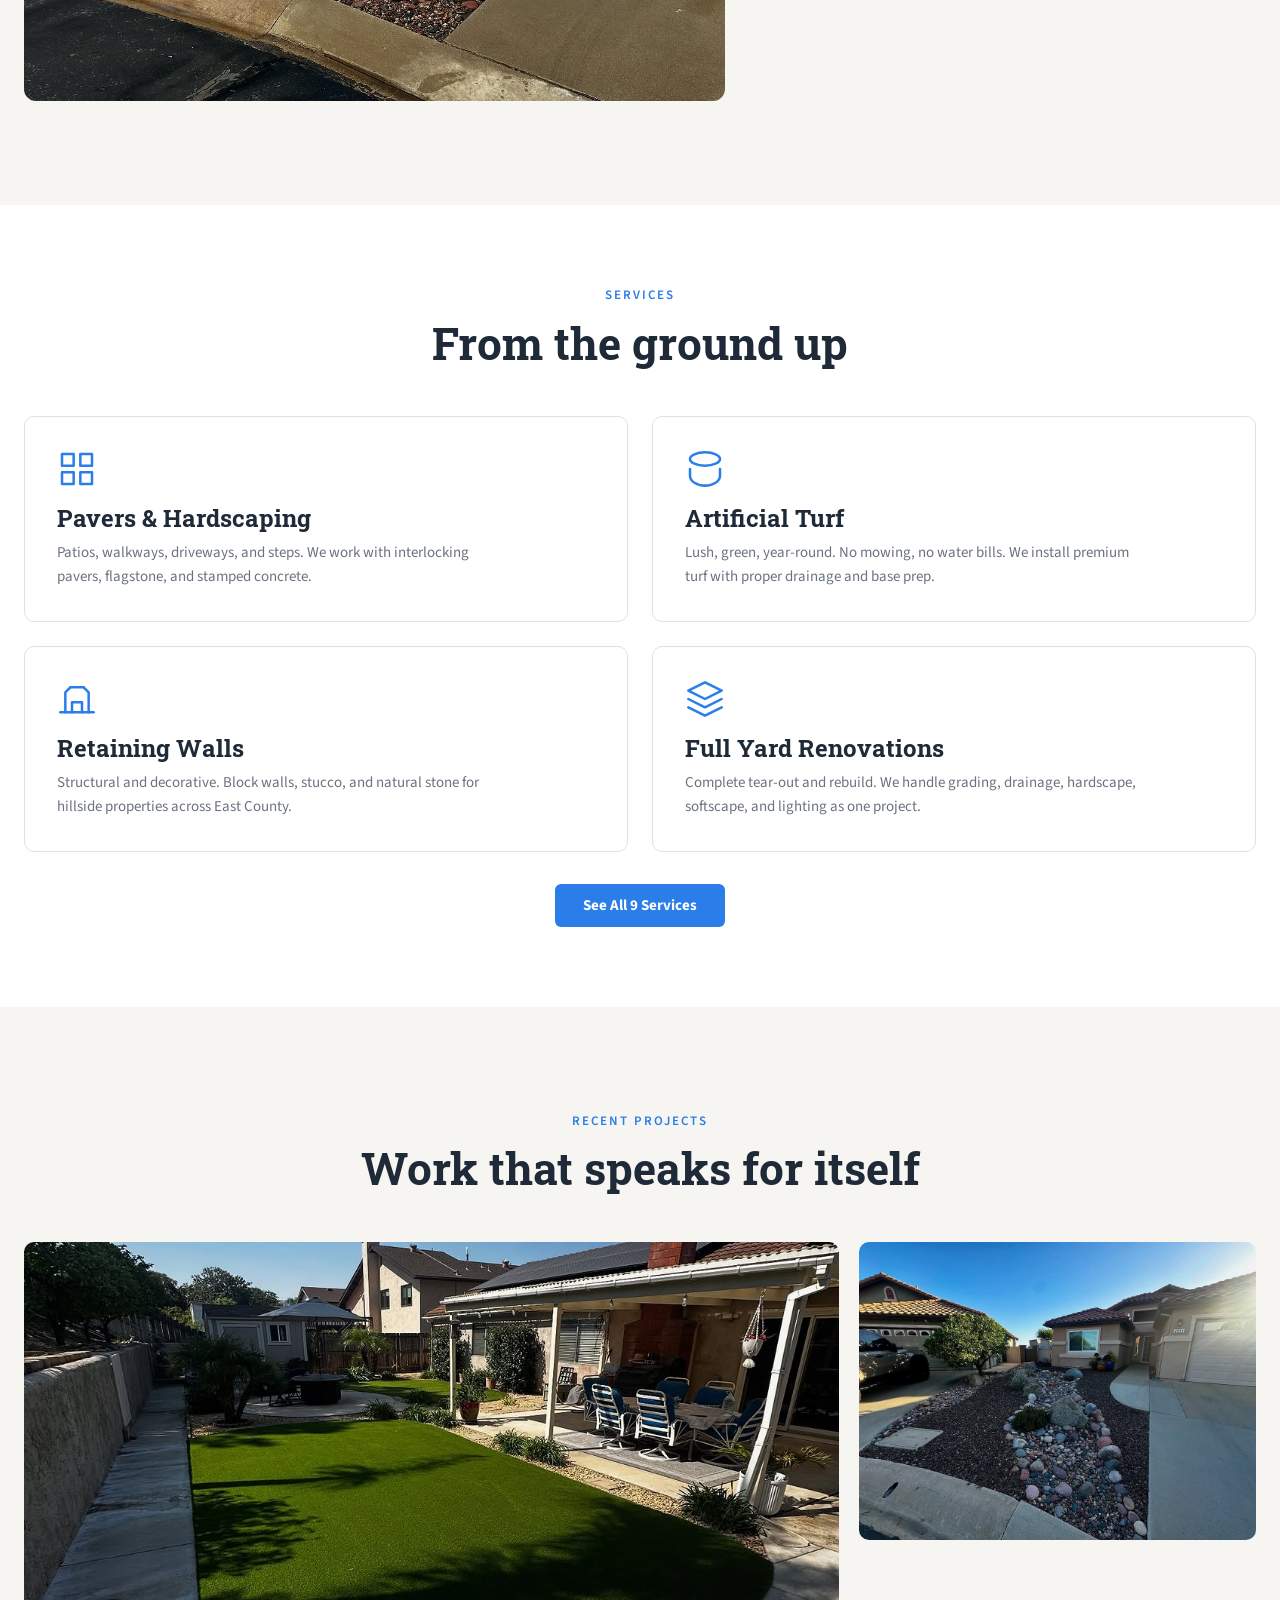
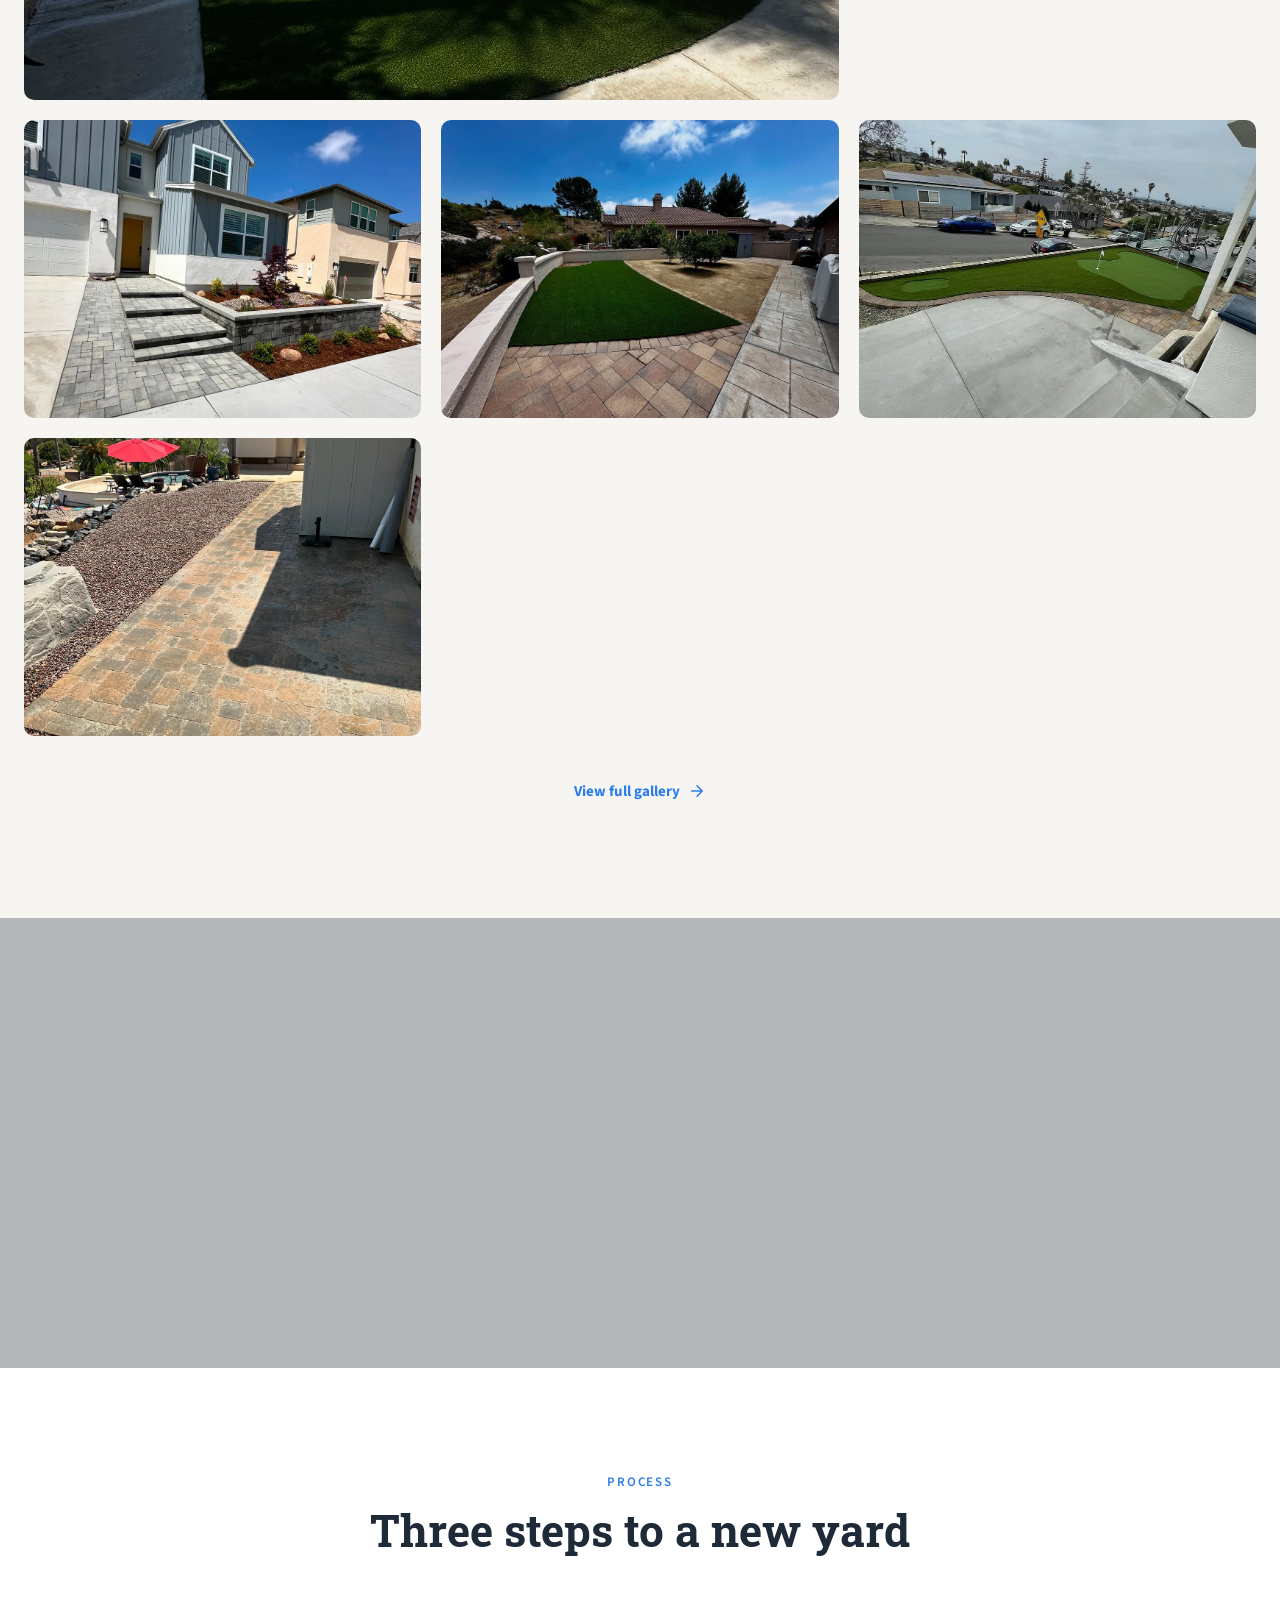
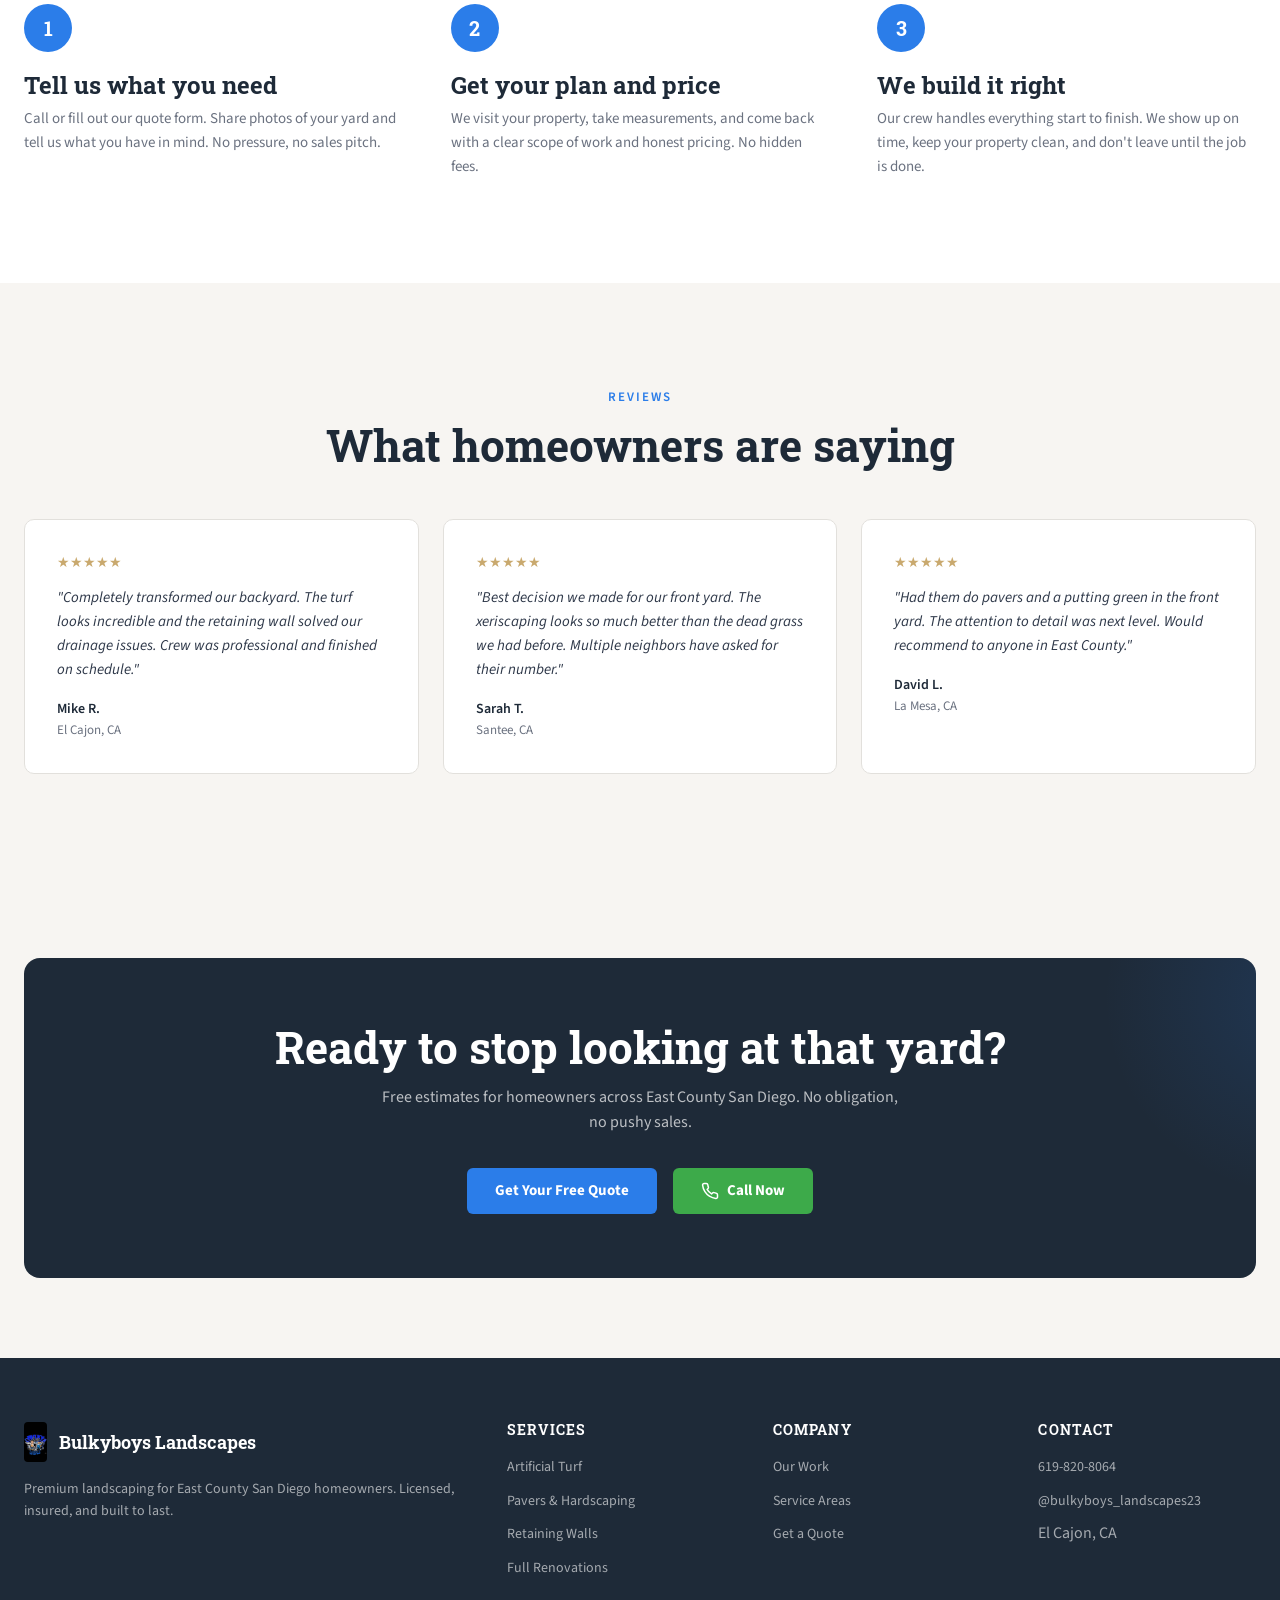
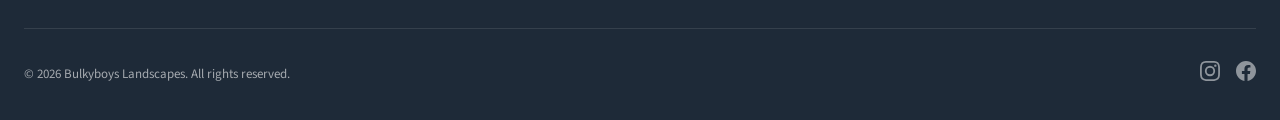
==== commit d4ea639d: "Add transparent logo and increase nav logo size - Remove background from logo using rembg, save as l" ====
--- a/index.html
+++ b/index.html
@@ -18,7 +18,7 @@
   <nav class="nav">
     <div class="container nav-inner">
       <a href="index.html" class="nav-brand">
-        <img src="images/hero.jpg" alt="Bulkyboys Landscapes" class="nav-logo">
+        <img src="images/logo.png" alt="Bulkyboys Landscapes" class="nav-logo">
         <span class="nav-brand-text">Bulkyboys<small>Landscapes</small></span>
       </a>
       <div class="desktop-nav">
--- a/css/style.css
+++ b/css/style.css
@@ -79,7 +79,7 @@
   gap: 0.75rem;
   text-decoration: none;
 }
-.nav-logo { height: 44px; width: auto; }
+.nav-logo { height: 60px; width: auto; }
 .nav-brand-text {
   font-family: var(--font-heading);
   font-weight: 700;
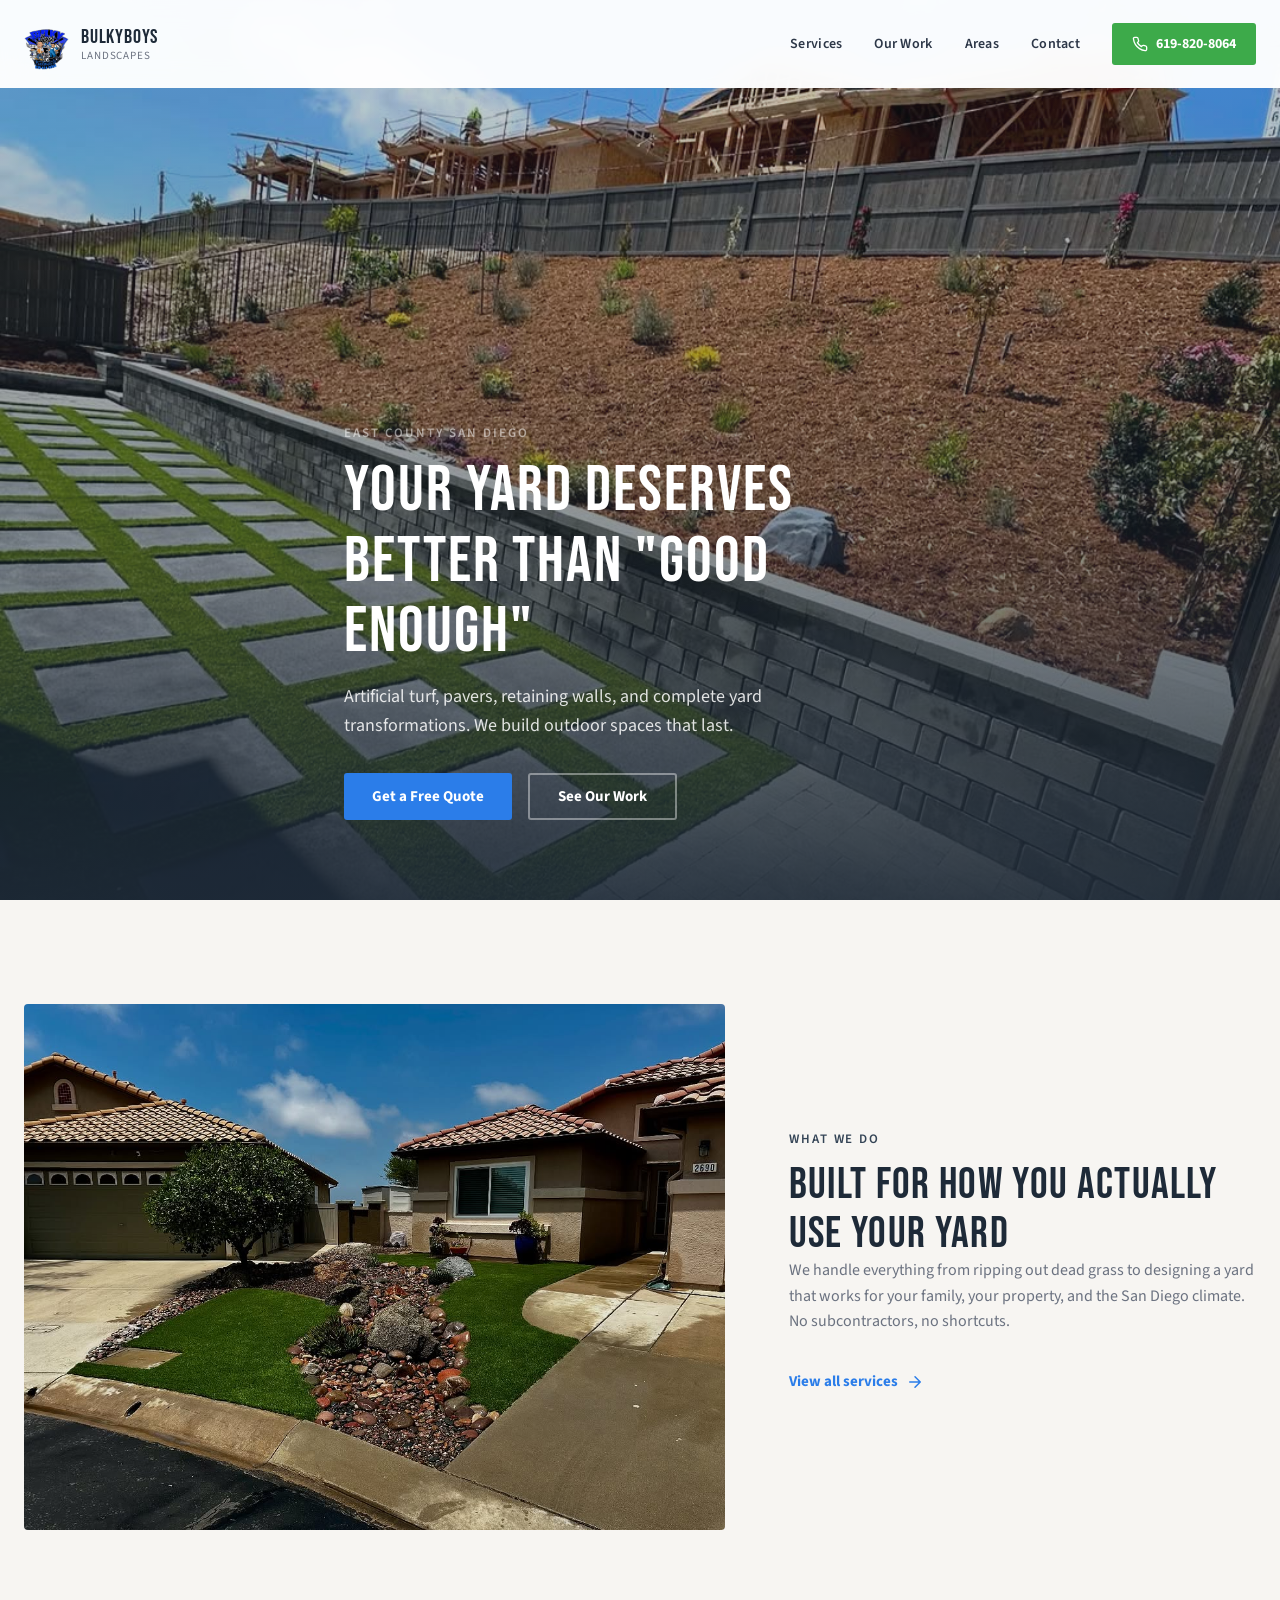
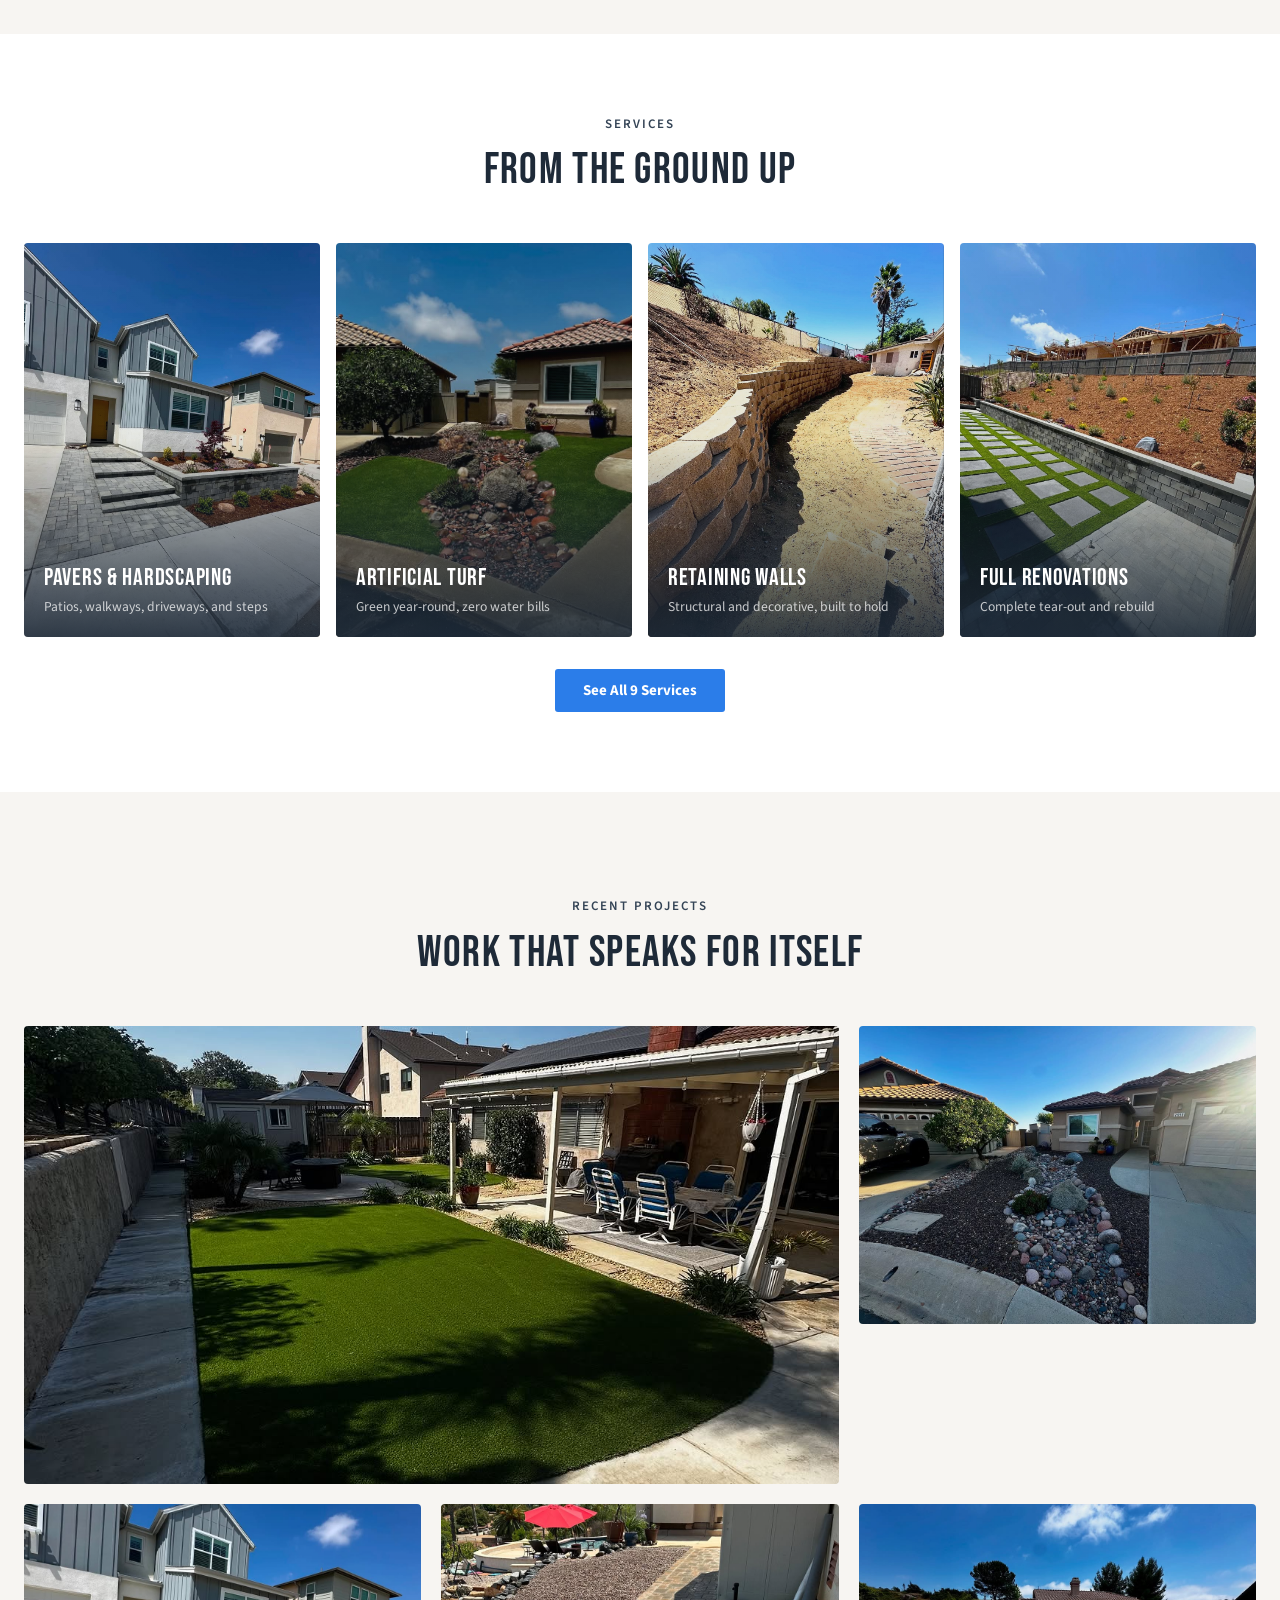
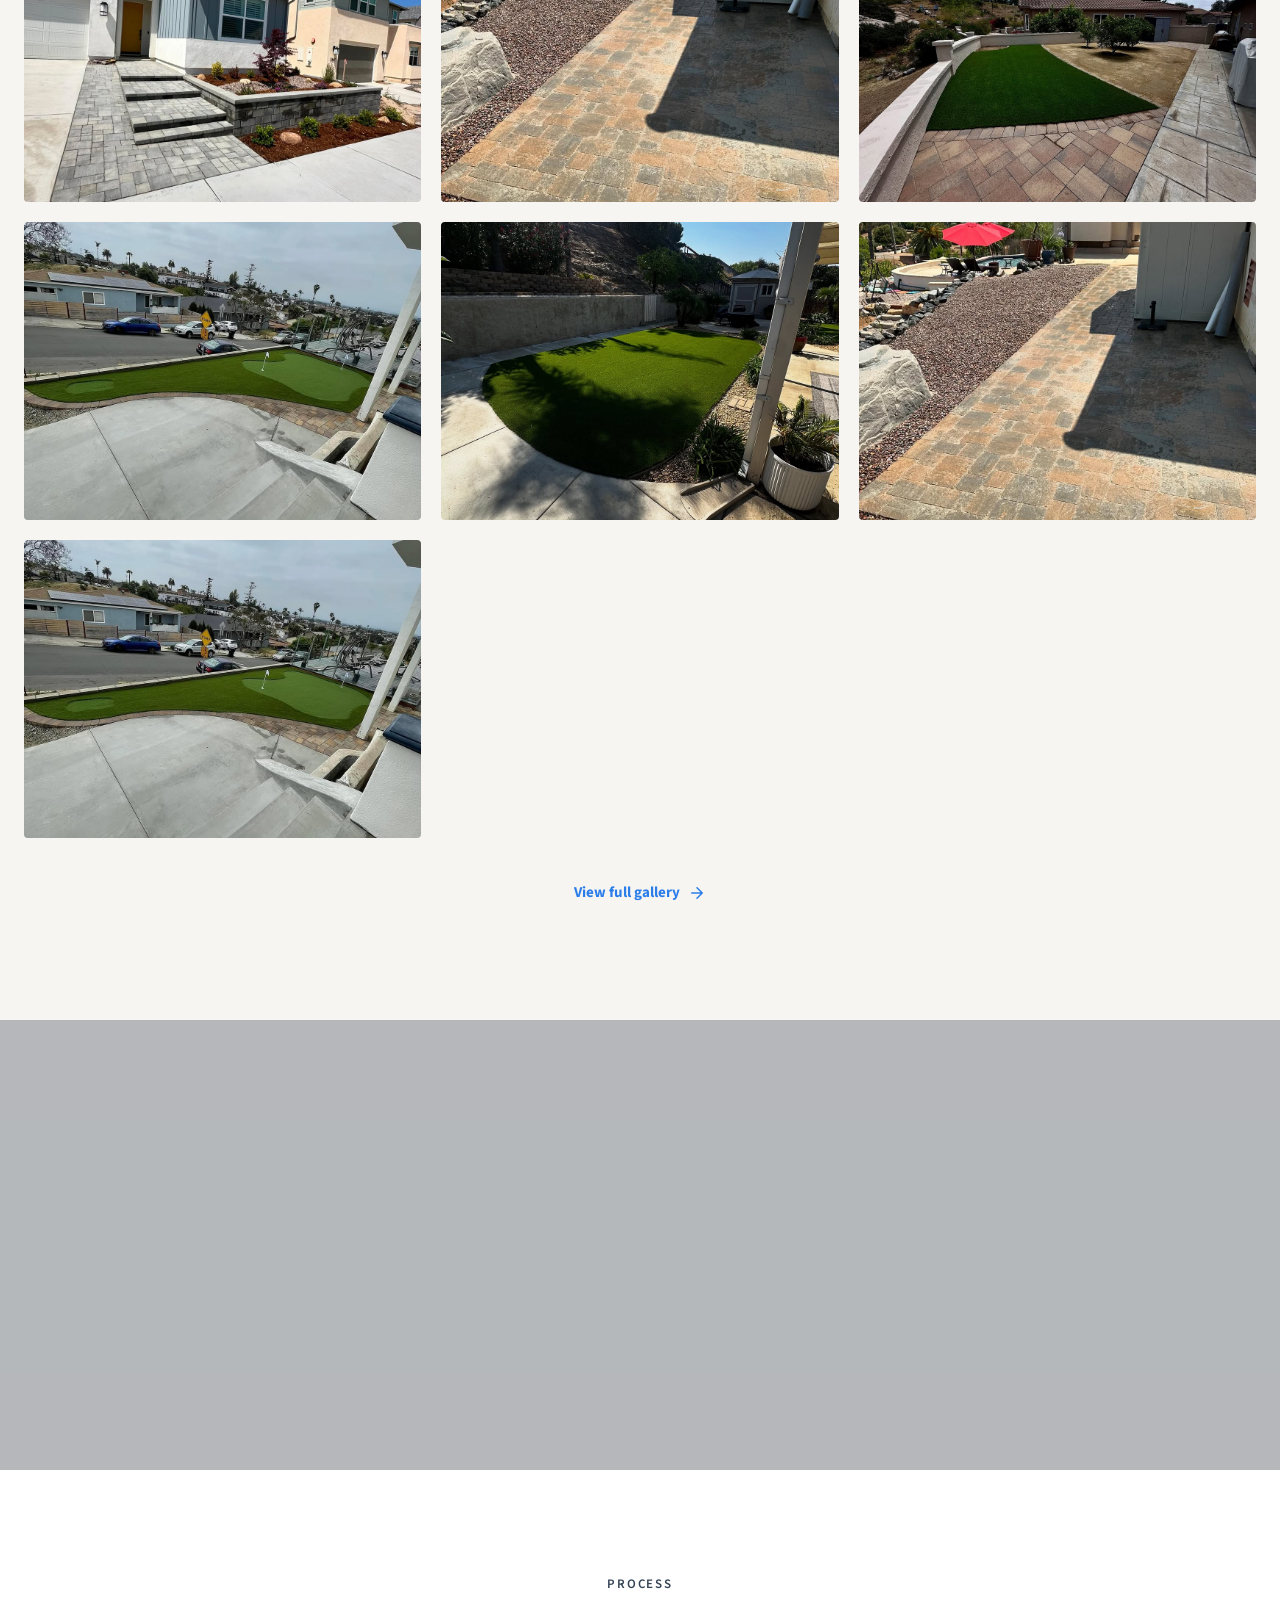
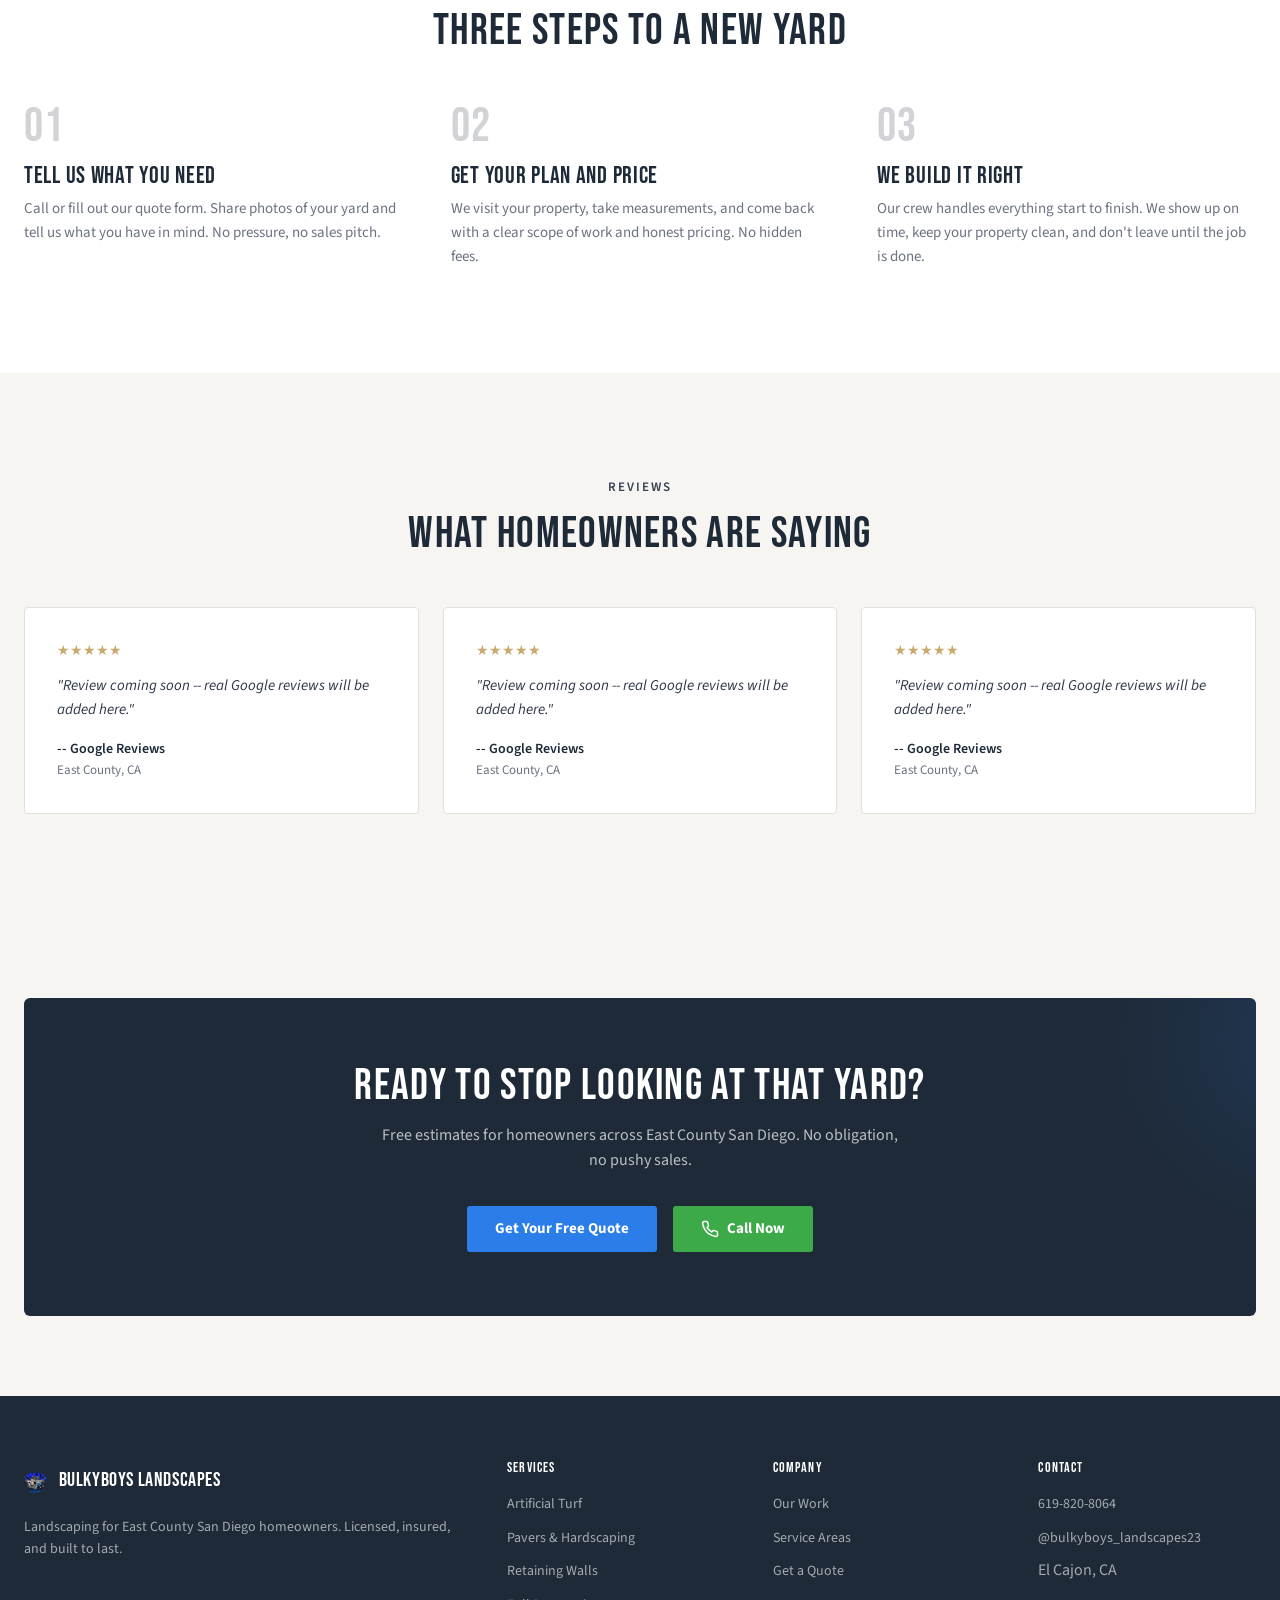
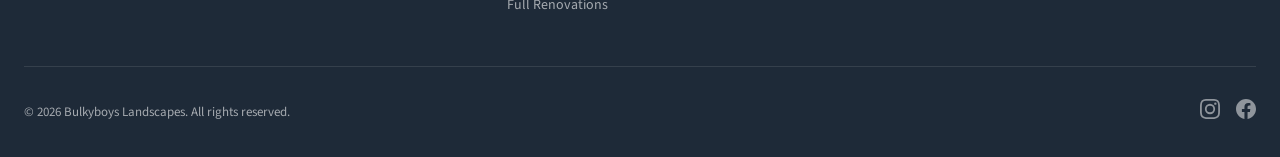
==== commit d6834c0d: "V3 makeover: Bebas Neue, photo cards, verified gallery, netlify config - Swap Roboto Slab to Bebas N" ====
--- a/index.html
+++ b/index.html
@@ -7,10 +7,9 @@
   <meta name="description" content="Premium landscaping in El Cajon, Santee, La Mesa and East County San Diego. Artificial turf, pavers, retaining walls, and full yard renovations. Call 619-820-8064.">
   <link rel="preconnect" href="https://fonts.googleapis.com">
   <link rel="preconnect" href="https://fonts.gstatic.com" crossorigin>
-  <link href="https://fonts.googleapis.com/css2?family=Roboto+Slab:wght@400;600;700&family=Source+Sans+3:wght@400;600;700&display=swap" rel="stylesheet">
-  <link href="https://unpkg.com/aos@2.3.4/dist/aos.css" rel="stylesheet">
+  <link href="https://fonts.googleapis.com/css2?family=Bebas+Neue&family=Source+Sans+3:wght@400;600;700&display=swap" rel="stylesheet">
   <link rel="stylesheet" href="css/style.css">
-  <link rel="icon" href="images/hero.jpg" type="image/jpeg">
+  <link rel="icon" href="images/logo.png" type="image/png">
 </head>
 <body>
 
@@ -51,7 +50,7 @@
   <section class="hero">
     <div class="hero-bg" style="background-image: url('images/portfolio/hero-turf-steps.jpg')"></div>
     <div class="hero-overlay"></div>
-    <div class="container hero-content" data-aos="fade-up">
+    <div class="container hero-content">
       <span class="eyebrow" style="color: rgba(255,255,255,0.5);">East County San Diego</span>
       <h1>Your yard deserves better than "good enough"</h1>
       <p>Artificial turf, pavers, retaining walls, and complete yard transformations. We build outdoor spaces that last.</p>
@@ -62,30 +61,10 @@
     </div>
   </section>
 
-  <!-- Stats Bar -->
-  <section style="background: var(--bb-white); border-bottom: 1px solid var(--bb-border);">
-    <div class="container">
-      <div class="stats-bar" data-aos="fade-up">
-        <div class="stat">
-          <div class="stat-number">100+</div>
-          <div class="stat-label">Projects Completed</div>
-        </div>
-        <div class="stat">
-          <div class="stat-number">5.0</div>
-          <div class="stat-label">Google Rating</div>
-        </div>
-        <div class="stat">
-          <div class="stat-number">8</div>
-          <div class="stat-label">Cities Served</div>
-        </div>
-      </div>
-    </div>
-  </section>
-
   <!-- What We Do (asymmetric split) -->
   <section class="section-lg">
     <div class="container">
-      <div class="split split-wide" data-aos="fade-up">
+      <div class="split split-wide">
         <div class="split-img">
           <img src="images/portfolio/front-yard-turf-creek.jpg" alt="Front yard with artificial turf and river rock dry creek bed" loading="lazy">
         </div>
@@ -102,44 +81,44 @@
     </div>
   </section>
 
-  <!-- Service Preview -->
+  <!-- Service Preview (photo cards) -->
   <section style="background: var(--bb-white);" class="section">
     <div class="container">
-      <div class="text-center mb-6" data-aos="fade-up">
+      <div class="text-center mb-6">
         <span class="eyebrow">Services</span>
         <h2>From the ground up</h2>
       </div>
-      <div class="service-block" data-aos="fade-up" data-aos-delay="100">
-        <div class="service-item">
-          <div class="service-item-icon">
-            <svg viewBox="0 0 24 24" fill="none" stroke="currentColor" stroke-width="1.5" stroke-linecap="round" stroke-linejoin="round"><rect x="3" y="3" width="7" height="7"/><rect x="14" y="3" width="7" height="7"/><rect x="14" y="14" width="7" height="7"/><rect x="3" y="14" width="7" height="7"/></svg>
-          </div>
-          <h3>Pavers &amp; Hardscaping</h3>
-          <p>Patios, walkways, driveways, and steps. We work with interlocking pavers, flagstone, and stamped concrete.</p>
-        </div>
-        <div class="service-item">
-          <div class="service-item-icon">
-            <svg viewBox="0 0 24 24" fill="none" stroke="currentColor" stroke-width="1.5" stroke-linecap="round" stroke-linejoin="round"><path d="M12 22c-4.97 0-9-2.686-9-6v-4"/><path d="M12 22c4.97 0 9-2.686 9-6v-4"/><ellipse cx="12" cy="6" rx="9" ry="4"/></svg>
-          </div>
-          <h3>Artificial Turf</h3>
-          <p>Lush, green, year-round. No mowing, no water bills. We install premium turf with proper drainage and base prep.</p>
-        </div>
-        <div class="service-item">
-          <div class="service-item-icon">
-            <svg viewBox="0 0 24 24" fill="none" stroke="currentColor" stroke-width="1.5" stroke-linecap="round" stroke-linejoin="round"><path d="M2 20h20"/><path d="M5 20V8l3-3"/><path d="M19 20V8l-3-3"/><path d="M8 5h8"/><path d="M9 20v-6h6v6"/></svg>
-          </div>
-          <h3>Retaining Walls</h3>
-          <p>Structural and decorative. Block walls, stucco, and natural stone for hillside properties across East County.</p>
-        </div>
-        <div class="service-item">
-          <div class="service-item-icon">
-            <svg viewBox="0 0 24 24" fill="none" stroke="currentColor" stroke-width="1.5" stroke-linecap="round" stroke-linejoin="round"><path d="M12 2L2 7l10 5 10-5-10-5z"/><path d="M2 17l10 5 10-5"/><path d="M2 12l10 5 10-5"/></svg>
-          </div>
-          <h3>Full Yard Renovations</h3>
-          <p>Complete tear-out and rebuild. We handle grading, drainage, hardscape, softscape, and lighting as one project.</p>
-        </div>
-      </div>
-      <div class="text-center mt-4" data-aos="fade-up" data-aos-delay="200">
+      <div class="service-photo-grid">
+        <a href="services.html#pavers" class="service-photo-card">
+          <img src="images/portfolio/fb-110.jpg" alt="Paver steps and walkway on new construction" loading="lazy">
+          <div class="service-photo-card-overlay">
+            <h3>Pavers &amp; Hardscaping</h3>
+            <p>Patios, walkways, driveways, and steps</p>
+          </div>
+        </a>
+        <a href="services.html#turf" class="service-photo-card">
+          <img src="images/portfolio/fb-11.jpg" alt="Front yard artificial turf with river rock" loading="lazy">
+          <div class="service-photo-card-overlay">
+            <h3>Artificial Turf</h3>
+            <p>Green year-round, zero water bills</p>
+          </div>
+        </a>
+        <a href="services.html#walls" class="service-photo-card">
+          <img src="images/portfolio/fb-48.jpg" alt="Hillside retaining wall with pavers" loading="lazy">
+          <div class="service-photo-card-overlay">
+            <h3>Retaining Walls</h3>
+            <p>Structural and decorative, built to hold</p>
+          </div>
+        </a>
+        <a href="services.html" class="service-photo-card">
+          <img src="images/portfolio/fb-120.jpg" alt="Turf with stepping stones, pavers, and retaining wall" loading="lazy">
+          <div class="service-photo-card-overlay">
+            <h3>Full Renovations</h3>
+            <p>Complete tear-out and rebuild</p>
+          </div>
+        </a>
+      </div>
+      <div class="text-center mt-4">
         <a href="services.html" class="btn btn-primary">See All 9 Services</a>
       </div>
     </div>
@@ -148,11 +127,11 @@
   <!-- Featured Work -->
   <section class="section-lg">
     <div class="container">
-      <div class="text-center mb-6" data-aos="fade-up">
+      <div class="text-center mb-6">
         <span class="eyebrow">Recent Projects</span>
         <h2>Work that speaks for itself</h2>
       </div>
-      <div class="showcase-grid" data-aos="fade-up" data-aos-delay="100">
+      <div class="showcase-grid">
         <div class="showcase-card showcase-featured">
           <img src="images/portfolio/full-backyard-turf.jpg" alt="Complete backyard renovation with artificial turf, retaining wall, and fire pit" loading="lazy">
           <div class="showcase-card-overlay"><span>Full Backyard Renovation</span></div>
@@ -166,6 +145,10 @@
           <div class="showcase-card-overlay"><span>Paver Steps &amp; Planters</span></div>
         </div>
         <div class="showcase-card">
+          <img src="images/portfolio/fb-85.jpg" alt="Paver walkway with gravel and mountain view" loading="lazy">
+          <div class="showcase-card-overlay"><span>Paver Walkway &amp; Gravel</span></div>
+        </div>
+        <div class="showcase-card">
           <img src="images/portfolio/hillside-turf-pavers.jpg" alt="Hillside property with turf and paver patio" loading="lazy">
           <div class="showcase-card-overlay"><span>Hillside Turf &amp; Pavers</span></div>
         </div>
@@ -174,11 +157,19 @@
           <div class="showcase-card-overlay"><span>Putting Green</span></div>
         </div>
         <div class="showcase-card">
+          <img src="images/portfolio/fb-16.jpg" alt="Backyard with artificial turf and retaining wall" loading="lazy">
+          <div class="showcase-card-overlay"><span>Backyard Turf &amp; Wall</span></div>
+        </div>
+        <div class="showcase-card">
           <img src="images/portfolio/paver-walkway-pool.jpg" alt="Paver walkway by pool area" loading="lazy">
           <div class="showcase-card-overlay"><span>Paver Walkway</span></div>
         </div>
-      </div>
-      <div class="text-center mt-4" data-aos="fade-up">
+        <div class="showcase-card">
+          <img src="images/portfolio/fb-115.jpg" alt="Front yard putting green with concrete steps" loading="lazy">
+          <div class="showcase-card-overlay"><span>Putting Green &amp; Steps</span></div>
+        </div>
+      </div>
+      <div class="text-center mt-4">
         <a href="gallery.html" class="btn btn-ghost">
           View full gallery
           <svg width="18" height="18" fill="none" stroke="currentColor" stroke-width="2" stroke-linecap="round" stroke-linejoin="round" viewBox="0 0 24 24"><path d="M5 12h14M12 5l7 7-7 7"/></svg>
@@ -190,23 +181,26 @@
   <!-- Photo Divider -->
   <div class="photo-divider" style="background-image: url('images/portfolio/turf-pavers-wall.jpg')"></div>
 
-  <!-- How It Works -->
+  <!-- How It Works (simplified) -->
   <section class="section-lg" style="background: var(--bb-white);">
     <div class="container">
-      <div class="text-center mb-6" data-aos="fade-up">
+      <div class="text-center mb-6">
         <span class="eyebrow">Process</span>
         <h2>Three steps to a new yard</h2>
       </div>
-      <div class="process-steps" data-aos="fade-up" data-aos-delay="100">
+      <div class="process-steps">
         <div class="process-step">
+          <div class="step-number">01</div>
           <h3>Tell us what you need</h3>
           <p>Call or fill out our quote form. Share photos of your yard and tell us what you have in mind. No pressure, no sales pitch.</p>
         </div>
         <div class="process-step">
+          <div class="step-number">02</div>
           <h3>Get your plan and price</h3>
           <p>We visit your property, take measurements, and come back with a clear scope of work and honest pricing. No hidden fees.</p>
         </div>
         <div class="process-step">
+          <div class="step-number">03</div>
           <h3>We build it right</h3>
           <p>Our crew handles everything start to finish. We show up on time, keep your property clean, and don't leave until the job is done.</p>
         </div>
@@ -215,30 +209,31 @@
   </section>
 
   <!-- Testimonials -->
+  <!-- TODO: Replace with real Google reviews when available -->
   <section class="section-lg">
     <div class="container">
-      <div class="text-center mb-6" data-aos="fade-up">
+      <div class="text-center mb-6">
         <span class="eyebrow">Reviews</span>
         <h2>What homeowners are saying</h2>
       </div>
-      <div class="testimonial-grid" data-aos="fade-up" data-aos-delay="100">
+      <div class="testimonial-grid">
         <div class="testimonial">
           <div class="stars">&#9733;&#9733;&#9733;&#9733;&#9733;</div>
-          <p>"Completely transformed our backyard. The turf looks incredible and the retaining wall solved our drainage issues. Crew was professional and finished on schedule."</p>
-          <div class="testimonial-author">Mike R.</div>
-          <div class="testimonial-location">El Cajon, CA</div>
+          <p>"Review coming soon -- real Google reviews will be added here."</p>
+          <div class="testimonial-author">-- Google Reviews</div>
+          <div class="testimonial-location">East County, CA</div>
         </div>
         <div class="testimonial">
           <div class="stars">&#9733;&#9733;&#9733;&#9733;&#9733;</div>
-          <p>"Best decision we made for our front yard. The xeriscaping looks so much better than the dead grass we had before. Multiple neighbors have asked for their number."</p>
-          <div class="testimonial-author">Sarah T.</div>
-          <div class="testimonial-location">Santee, CA</div>
+          <p>"Review coming soon -- real Google reviews will be added here."</p>
+          <div class="testimonial-author">-- Google Reviews</div>
+          <div class="testimonial-location">East County, CA</div>
         </div>
         <div class="testimonial">
           <div class="stars">&#9733;&#9733;&#9733;&#9733;&#9733;</div>
-          <p>"Had them do pavers and a putting green in the front yard. The attention to detail was next level. Would recommend to anyone in East County."</p>
-          <div class="testimonial-author">David L.</div>
-          <div class="testimonial-location">La Mesa, CA</div>
+          <p>"Review coming soon -- real Google reviews will be added here."</p>
+          <div class="testimonial-author">-- Google Reviews</div>
+          <div class="testimonial-location">East County, CA</div>
         </div>
       </div>
     </div>
@@ -247,7 +242,7 @@
   <!-- CTA Banner -->
   <section class="section" style="background: var(--bb-warm);">
     <div class="container">
-      <div class="cta-banner" data-aos="fade-up">
+      <div class="cta-banner">
         <h2>Ready to stop looking at that yard?</h2>
         <p>Free estimates for homeowners across East County San Diego. No obligation, no pushy sales.</p>
         <div class="cta-actions">
@@ -267,10 +262,10 @@
       <div class="footer-grid">
         <div>
           <div style="display:flex;align-items:center;gap:0.75rem;margin-bottom:1rem;">
-            <img src="images/hero.jpg" alt="Bulkyboys" style="height:40px;width:auto;border-radius:4px;">
-            <span style="font-family:var(--font-heading);font-weight:700;color:#fff;font-size:1.125rem;">Bulkyboys Landscapes</span>
-          </div>
-          <p>Premium landscaping for East County San Diego homeowners. Licensed, insured, and built to last.</p>
+            <img src="images/logo.png" alt="Bulkyboys" style="height:40px;width:auto;border-radius:4px;">
+            <span style="font-family:var(--font-heading);font-weight:400;color:#fff;font-size:1.25rem;letter-spacing:0.03em;">Bulkyboys Landscapes</span>
+          </div>
+          <p>Landscaping for East County San Diego homeowners. Licensed, insured, and built to last.</p>
         </div>
         <div>
           <h4>Services</h4>
@@ -342,7 +337,6 @@
   }
   </script>
 
-  <script src="https://unpkg.com/aos@2.3.4/dist/aos.js"></script>
   <script src="js/main.js"></script>
 </body>
 </html>
--- a/css/style.css
+++ b/css/style.css
@@ -1,5 +1,6 @@
 /* ============================================
-   BULKYBOYS LANDSCAPES - Premium Redesign
+   BULKYBOYS LANDSCAPES - V3 Makeover
+   Less template, more real.
    ============================================ */
 
 :root {
@@ -17,7 +18,7 @@
   --bb-text: #2D3748;
   --bb-text-light: #6B7280;
   --bb-border: #E2E0DC;
-  --font-heading: 'Roboto Slab', serif;
+  --font-heading: 'Bebas Neue', sans-serif;
   --font-body: 'Source Sans 3', sans-serif;
 }
 
@@ -34,7 +35,7 @@
 img { max-width: 100%; height: auto; display: block; }
 
 /* ---- Typography ---- */
-h1, h2, h3, h4 { font-family: var(--font-heading); font-weight: 700; line-height: 1.15; color: var(--bb-charcoal); }
+h1, h2, h3, h4 { font-family: var(--font-heading); font-weight: 400; line-height: 1.1; color: var(--bb-charcoal); letter-spacing: 0.03em; }
 h1 { font-size: clamp(2.5rem, 5vw, 4rem); }
 h2 { font-size: clamp(1.75rem, 3.5vw, 2.75rem); }
 h3 { font-size: clamp(1.25rem, 2vw, 1.5rem); }
@@ -46,7 +47,7 @@
   font-size: 0.8125rem;
   letter-spacing: 0.15em;
   text-transform: uppercase;
-  color: var(--bb-blue);
+  color: var(--bb-slate);
   margin-bottom: 0.75rem;
   display: block;
 }
@@ -71,7 +72,7 @@
   display: flex;
   align-items: center;
   justify-content: space-between;
-  height: 72px;
+  height: 88px;
 }
 .nav-brand {
   display: flex;
@@ -79,13 +80,14 @@
   gap: 0.75rem;
   text-decoration: none;
 }
-.nav-logo { height: 60px; width: auto; }
+.nav-logo { height: 80px; width: auto; }
 .nav-brand-text {
   font-family: var(--font-heading);
-  font-weight: 700;
-  font-size: 1.125rem;
+  font-weight: 400;
+  font-size: 1.25rem;
   color: var(--bb-charcoal);
   line-height: 1.2;
+  letter-spacing: 0.04em;
 }
 .nav-brand-text small {
   display: block;
@@ -127,7 +129,7 @@
   font-weight: 700;
   font-size: 0.875rem;
   padding: 0.625rem 1.25rem;
-  border-radius: 6px;
+  border-radius: 3px;
   text-decoration: none;
   transition: background 0.2s;
 }
@@ -228,21 +230,21 @@
   font-weight: 700;
   font-size: 0.9375rem;
   padding: 0.875rem 1.75rem;
-  border-radius: 6px;
+  border-radius: 3px;
   text-decoration: none;
-  transition: all 0.25s ease;
+  transition: all 0.2s ease;
   border: none;
   cursor: pointer;
   line-height: 1;
 }
 .btn-primary { background: var(--bb-blue); color: #fff; }
-.btn-primary:hover { background: var(--bb-blue-deep); transform: translateY(-1px); box-shadow: 0 4px 16px rgba(43,125,233,0.3); }
+.btn-primary:hover { background: var(--bb-blue-deep); }
 .btn-white { background: #fff; color: var(--bb-charcoal); }
-.btn-white:hover { background: var(--bb-warm); transform: translateY(-1px); }
+.btn-white:hover { background: var(--bb-warm); }
 .btn-outline-white { background: transparent; color: #fff; border: 2px solid rgba(255,255,255,0.4); }
 .btn-outline-white:hover { border-color: #fff; background: rgba(255,255,255,0.1); }
 .btn-green { background: var(--bb-green); color: #fff; }
-.btn-green:hover { background: var(--bb-green-deep); transform: translateY(-1px); box-shadow: 0 4px 16px rgba(61,170,74,0.3); }
+.btn-green:hover { background: var(--bb-green-deep); }
 .btn-ghost { background: transparent; color: var(--bb-blue); padding-left: 0; padding-right: 0; }
 .btn-ghost:hover { color: var(--bb-blue-deep); }
 .btn-ghost svg { transition: transform 0.2s; }
@@ -259,7 +261,7 @@
 .split-reverse { direction: rtl; }
 .split-reverse > * { direction: ltr; }
 .split-img {
-  border-radius: 12px;
+  border-radius: 4px;
   overflow: hidden;
   aspect-ratio: 4/3;
 }
@@ -267,6 +269,47 @@
   width: 100%;
   height: 100%;
   object-fit: cover;
+}
+
+/* ---- Service Photo Cards ---- */
+.service-photo-grid {
+  display: grid;
+  grid-template-columns: repeat(4, 1fr);
+  gap: 1rem;
+}
+.service-photo-card {
+  position: relative;
+  border-radius: 4px;
+  overflow: hidden;
+  aspect-ratio: 3/4;
+  text-decoration: none;
+  display: block;
+}
+.service-photo-card img {
+  width: 100%;
+  height: 100%;
+  object-fit: cover;
+  transition: opacity 0.3s ease;
+}
+.service-photo-card:hover img { opacity: 0.85; }
+.service-photo-card-overlay {
+  position: absolute;
+  inset: 0;
+  background: linear-gradient(to top, rgba(30,42,56,0.9) 0%, rgba(30,42,56,0.1) 50%);
+  display: flex;
+  flex-direction: column;
+  justify-content: flex-end;
+  padding: 1.25rem;
+}
+.service-photo-card-overlay h3 {
+  color: #fff;
+  font-size: clamp(1.25rem, 2vw, 1.5rem);
+  margin-bottom: 0.25rem;
+}
+.service-photo-card-overlay p {
+  color: rgba(255,255,255,0.75);
+  font-size: 0.85rem;
+  margin: 0;
 }
 
 /* ---- Project Showcase ---- */
@@ -277,7 +320,7 @@
 }
 .showcase-card {
   position: relative;
-  border-radius: 10px;
+  border-radius: 4px;
   overflow: hidden;
   aspect-ratio: 4/3;
 }
@@ -285,9 +328,7 @@
   width: 100%;
   height: 100%;
   object-fit: cover;
-  transition: transform 0.6s ease;
-}
-.showcase-card:hover img { transform: scale(1.05); }
+}
 .showcase-card-overlay {
   position: absolute;
   inset: 0;
@@ -302,16 +343,16 @@
 .showcase-card-overlay span {
   color: #fff;
   font-family: var(--font-heading);
-  font-weight: 600;
-  font-size: 0.9375rem;
-}
-/* Featured card spans 2 cols */
+  font-weight: 400;
+  font-size: 1rem;
+  letter-spacing: 0.03em;
+}
 .showcase-featured {
   grid-column: span 2;
   aspect-ratio: 16/9;
 }
 
-/* ---- Service Block (asymmetric) ---- */
+/* ---- Service Block (services page grid) ---- */
 .service-block {
   display: grid;
   grid-template-columns: 1fr 1fr;
@@ -319,14 +360,21 @@
 }
 .service-item {
   background: var(--bb-white);
-  border-radius: 10px;
-  padding: 2rem;
+  border-radius: 4px;
+  overflow: hidden;
   border: 1px solid var(--bb-border);
-  transition: border-color 0.2s, box-shadow 0.2s;
+  transition: border-color 0.2s;
 }
 .service-item:hover {
   border-color: var(--bb-blue);
-  box-shadow: 0 4px 20px rgba(43,125,233,0.08);
+}
+.service-item-photo {
+  width: 100%;
+  height: 180px;
+  object-fit: cover;
+}
+.service-item-body {
+  padding: 1.5rem;
 }
 .service-item h3 { margin-bottom: 0.5rem; }
 .service-item p { color: var(--bb-text-light); font-size: 0.9375rem; }
@@ -355,27 +403,6 @@
   flex-shrink: 0;
 }
 
-/* ---- Stats Bar ---- */
-.stats-bar {
-  display: grid;
-  grid-template-columns: repeat(3, 1fr);
-  gap: 2rem;
-  padding: 3rem 0;
-}
-.stat { text-align: center; }
-.stat-number {
-  font-family: var(--font-heading);
-  font-size: clamp(2rem, 4vw, 3rem);
-  font-weight: 700;
-  color: var(--bb-charcoal);
-  line-height: 1;
-}
-.stat-label {
-  font-size: 0.875rem;
-  color: var(--bb-text-light);
-  margin-top: 0.25rem;
-}
-
 /* ---- Testimonials ---- */
 .testimonial-grid {
   display: grid;
@@ -384,7 +411,7 @@
 }
 .testimonial {
   background: var(--bb-white);
-  border-radius: 10px;
+  border-radius: 4px;
   padding: 2rem;
   border: 1px solid var(--bb-border);
 }
@@ -408,7 +435,7 @@
 /* ---- CTA Banner ---- */
 .cta-banner {
   background: var(--bb-charcoal);
-  border-radius: 16px;
+  border-radius: 6px;
   padding: 4rem;
   text-align: center;
   position: relative;
@@ -426,27 +453,21 @@
 .cta-banner p { color: rgba(255,255,255,0.7); margin: 0 auto 2rem; }
 .cta-actions { display: flex; gap: 1rem; justify-content: center; flex-wrap: wrap; }
 
-/* ---- Process Steps ---- */
+/* ---- Process Steps (simplified) ---- */
 .process-steps {
   display: grid;
   grid-template-columns: repeat(3, 1fr);
   gap: 3rem;
-  counter-reset: step;
-}
-.process-step { counter-increment: step; position: relative; }
-.process-step::before {
-  content: counter(step);
-  display: flex;
-  align-items: center;
-  justify-content: center;
-  width: 48px; height: 48px;
-  background: var(--bb-blue);
-  color: #fff;
+}
+.process-step { position: relative; }
+.step-number {
   font-family: var(--font-heading);
-  font-weight: 700;
-  font-size: 1.25rem;
-  border-radius: 50%;
-  margin-bottom: 1.25rem;
+  font-size: 3rem;
+  color: var(--bb-charcoal);
+  line-height: 1;
+  margin-bottom: 0.75rem;
+  letter-spacing: 0.02em;
+  opacity: 0.2;
 }
 .process-step h3 { margin-bottom: 0.5rem; }
 .process-step p { color: var(--bb-text-light); font-size: 0.9375rem; }
@@ -459,7 +480,7 @@
   padding: 0.875rem 1rem;
   background: var(--bb-warm);
   border: 1px solid var(--bb-border);
-  border-radius: 8px;
+  border-radius: 4px;
   font-family: var(--font-body);
   font-size: 0.9375rem;
   color: var(--bb-text);
@@ -489,17 +510,73 @@
 }
 .area-card {
   background: var(--bb-white);
-  border-radius: 10px;
+  border-radius: 4px;
   padding: 1.5rem;
   text-align: center;
   border: 1px solid var(--bb-border);
-  transition: all 0.2s ease;
-}
-.area-card:hover { border-color: var(--bb-blue); box-shadow: 0 4px 16px rgba(43,125,233,0.08); transform: translateY(-2px); }
+  transition: border-color 0.2s;
+}
+.area-card:hover { border-color: var(--bb-blue); }
 .area-card h3 { font-size: 1.125rem; margin-bottom: 0.25rem; }
 .area-card p { font-size: 0.8125rem; color: var(--bb-text-light); }
 
 /* ---- Gallery Page ---- */
+.gallery-filters {
+  display: flex;
+  gap: 0.5rem;
+  flex-wrap: wrap;
+  margin-bottom: 2rem;
+}
+.filter-btn {
+  font-family: var(--font-body);
+  font-weight: 600;
+  font-size: 0.8125rem;
+  letter-spacing: 0.05em;
+  text-transform: uppercase;
+  padding: 0.5rem 1.25rem;
+  background: var(--bb-white);
+  border: 1px solid var(--bb-border);
+  border-radius: 3px;
+  cursor: pointer;
+  color: var(--bb-text-light);
+  transition: all 0.2s;
+}
+.filter-btn:hover { border-color: var(--bb-charcoal); color: var(--bb-charcoal); }
+.filter-btn.active { background: var(--bb-charcoal); color: #fff; border-color: var(--bb-charcoal); }
+
+/* Masonry gallery */
+.gallery-masonry {
+  columns: 3;
+  column-gap: 1rem;
+}
+.gallery-item {
+  break-inside: avoid;
+  margin-bottom: 1rem;
+  border-radius: 4px;
+  overflow: hidden;
+  position: relative;
+}
+.gallery-item img {
+  width: 100%;
+  display: block;
+}
+.gallery-item-label {
+  position: absolute;
+  bottom: 0; left: 0; right: 0;
+  background: linear-gradient(to top, rgba(30,42,56,0.9), transparent);
+  padding: 1.5rem 1rem 0.75rem;
+  color: #fff;
+  font-family: var(--font-heading);
+  font-weight: 400;
+  font-size: 0.9375rem;
+  letter-spacing: 0.03em;
+  opacity: 0;
+  transition: opacity 0.3s ease;
+}
+.gallery-item:hover .gallery-item-label { opacity: 1; }
+.gallery-item.hidden { display: none; }
+
+/* Legacy gallery grid (keep for compatibility) */
 .gallery-grid {
   display: grid;
   grid-template-columns: repeat(3, 1fr);
@@ -507,16 +584,14 @@
 }
 .gallery-card {
   position: relative;
-  border-radius: 10px;
+  border-radius: 4px;
   overflow: hidden;
   aspect-ratio: 4/3;
 }
 .gallery-card img {
   width: 100%; height: 100%;
   object-fit: cover;
-  transition: transform 0.6s ease;
-}
-.gallery-card:hover img { transform: scale(1.05); }
+}
 .gallery-card-label {
   position: absolute;
   bottom: 0; left: 0; right: 0;
@@ -524,8 +599,9 @@
   padding: 1.5rem 1.25rem 1rem;
   color: #fff;
   font-family: var(--font-heading);
-  font-weight: 600;
+  font-weight: 400;
   font-size: 0.9375rem;
+  letter-spacing: 0.03em;
   transform: translateY(100%);
   transition: transform 0.3s ease;
 }
@@ -610,6 +686,7 @@
 @media (max-width: 1024px) {
   .split { gap: 2.5rem; }
   .footer-grid { grid-template-columns: 1fr 1fr; gap: 2rem; }
+  .service-photo-grid { grid-template-columns: repeat(2, 1fr); }
 }
 @media (max-width: 768px) {
   .hamburger { display: flex; }
@@ -624,15 +701,16 @@
   .showcase-grid { grid-template-columns: 1fr 1fr; }
   .showcase-featured { grid-column: span 2; }
   .service-block { grid-template-columns: 1fr; }
-  .stats-bar { grid-template-columns: repeat(3, 1fr); gap: 1rem; }
+  .service-photo-grid { grid-template-columns: 1fr 1fr; }
   .testimonial-grid { grid-template-columns: 1fr; }
   .process-steps { grid-template-columns: 1fr; gap: 2rem; }
   .form-grid { grid-template-columns: 1fr; }
   .form-full { grid-column: span 1; }
   .areas-grid { grid-template-columns: 1fr 1fr; }
+  .gallery-masonry { columns: 2; }
   .gallery-grid { grid-template-columns: 1fr 1fr; }
   .gallery-featured { grid-column: span 2; grid-row: span 1; aspect-ratio: 16/9; }
-  .cta-banner { padding: 2.5rem 1.5rem; border-radius: 12px; }
+  .cta-banner { padding: 2.5rem 1.5rem; }
   .page-header { padding: 8rem 0 3rem; }
   .footer-grid { grid-template-columns: 1fr; gap: 2rem; }
   .footer-bottom { flex-direction: column; gap: 1rem; text-align: center; }
@@ -641,10 +719,12 @@
 @media (max-width: 480px) {
   .showcase-grid { grid-template-columns: 1fr; }
   .showcase-featured { grid-column: span 1; }
+  .gallery-masonry { columns: 1; }
   .gallery-grid { grid-template-columns: 1fr; }
   .gallery-featured { grid-column: span 1; }
   .areas-grid { grid-template-columns: 1fr; }
   .hero-actions { flex-direction: column; }
+  .service-photo-grid { grid-template-columns: 1fr; }
 }
 
 /* ---- Utilities ---- */
@@ -657,6 +737,3 @@
 .mb-6 { margin-bottom: 3rem; }
 .mt-2 { margin-top: 1rem; }
 .mt-4 { margin-top: 2rem; }
-
-/* AOS override */
-[data-aos] { transition-timing-function: cubic-bezier(0.25, 0.1, 0.25, 1); }
